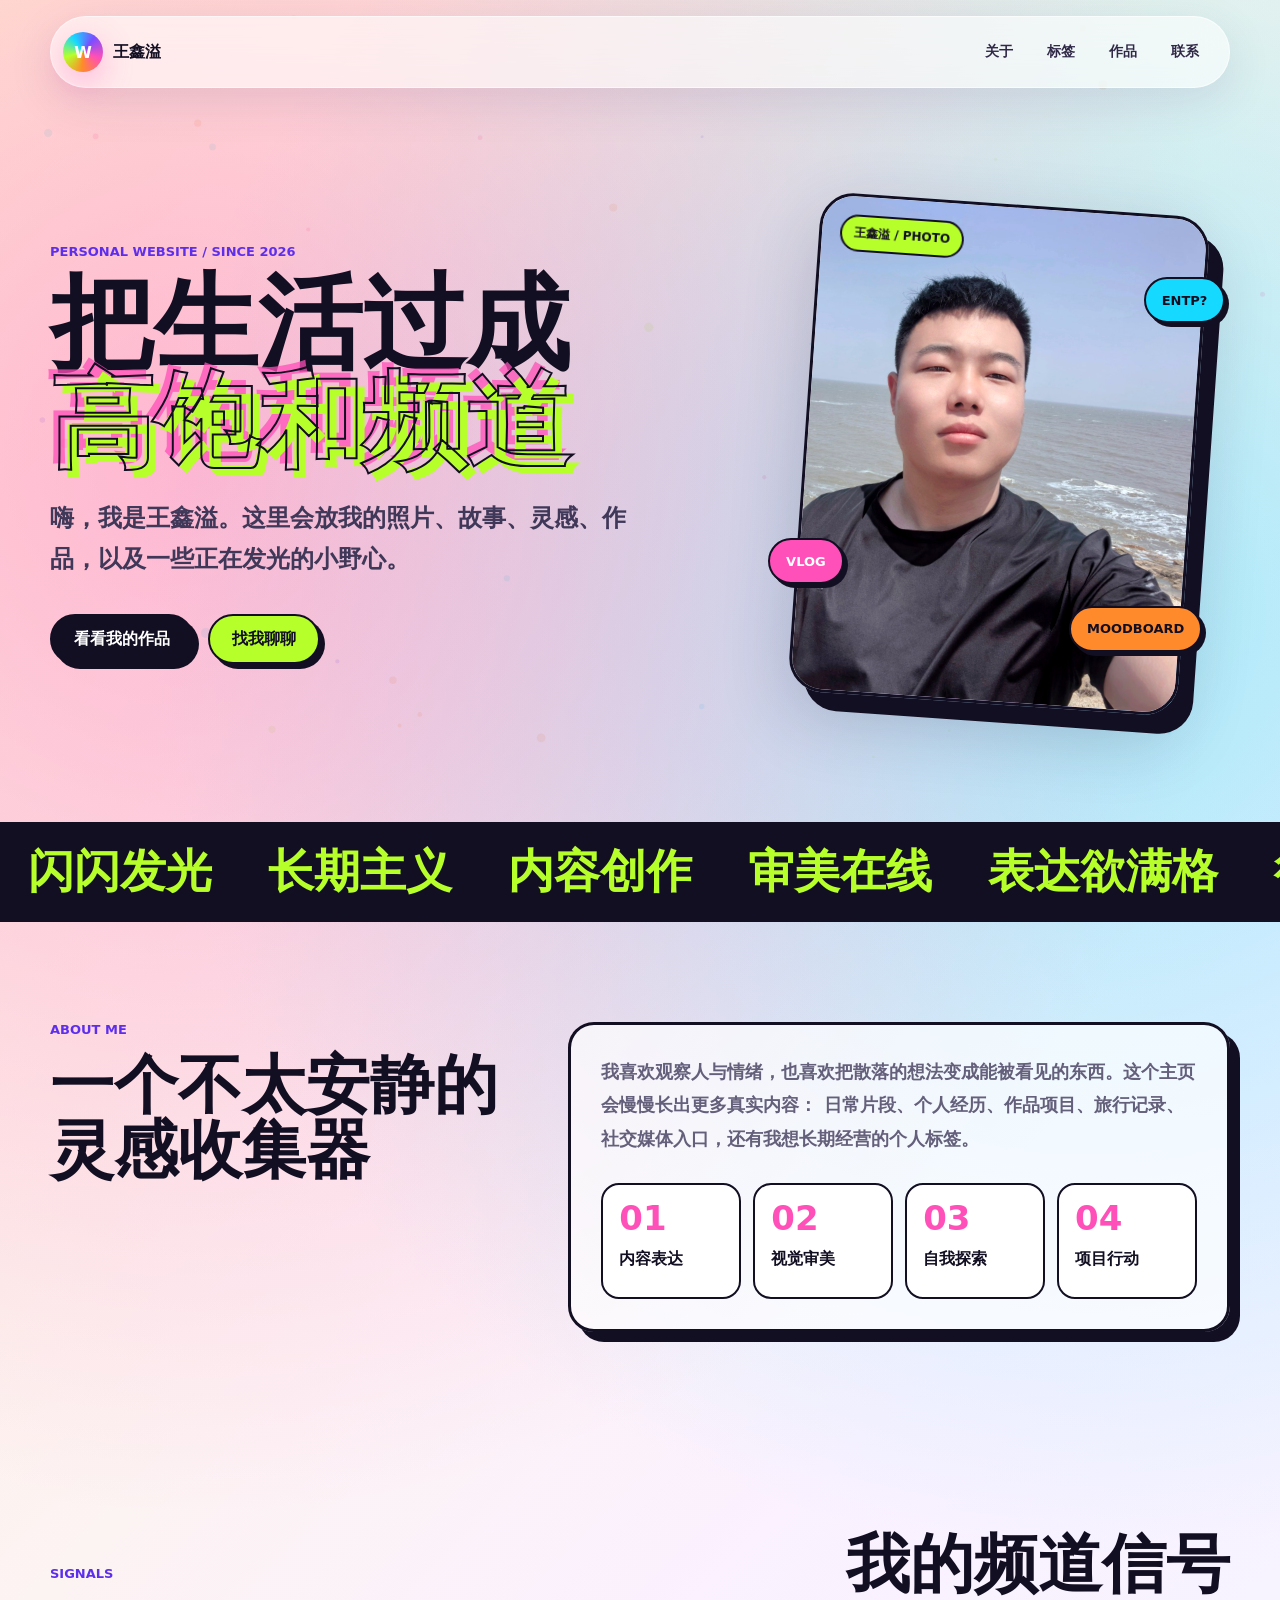
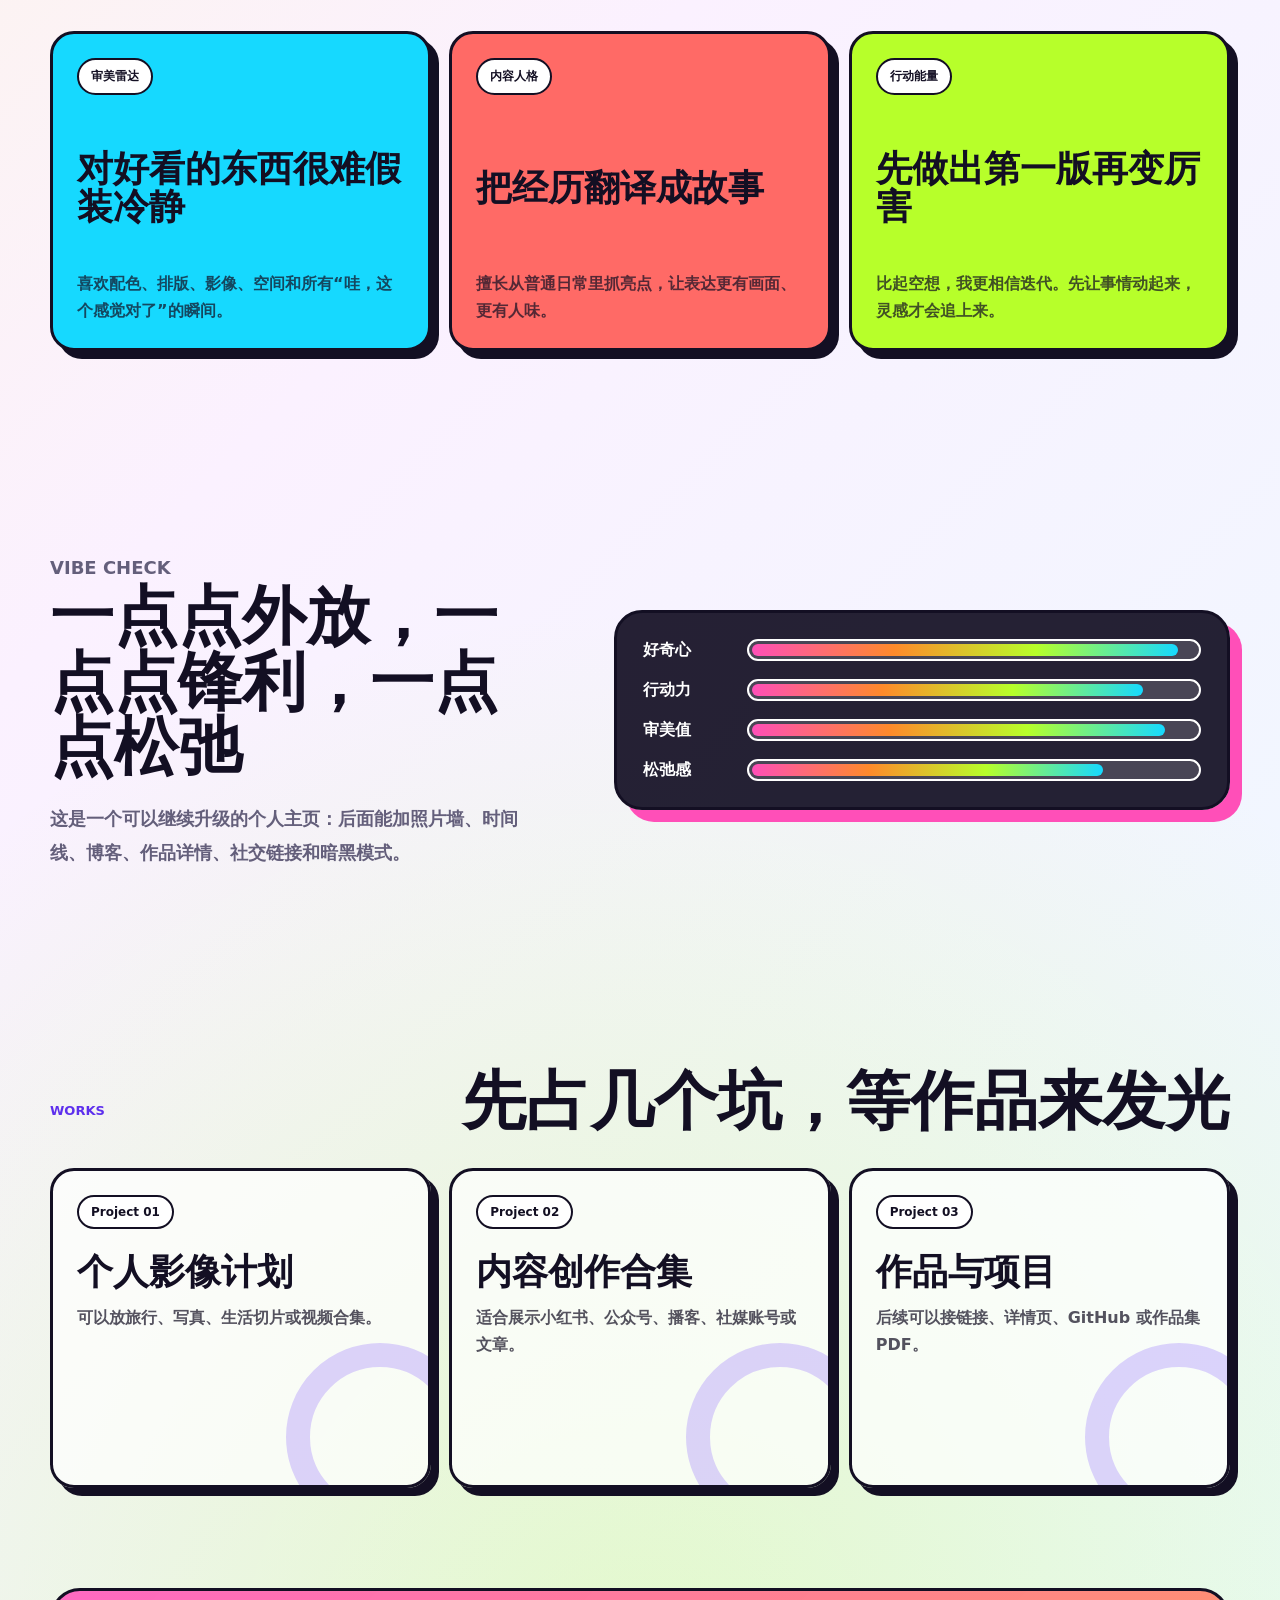
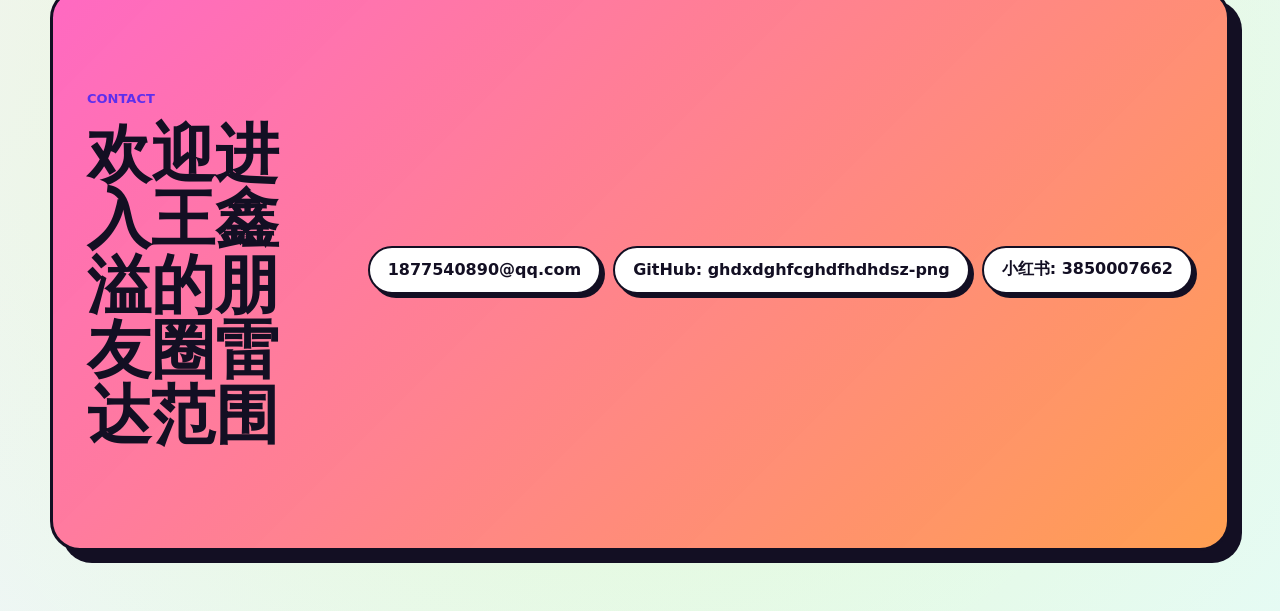
==== index.html @ 33049e5e "Initial personal site" ====
<!doctype html>
<html lang="zh-CN">
  <head>
    <meta charset="UTF-8" />
    <meta name="viewport" content="width=device-width, initial-scale=1.0" />
    <title>王鑫溢 | 个人主页</title>
    <meta
      name="description"
      content="王鑫溢的个人主页，展示个人介绍、方向、作品和联系方式。"
    />
    <link rel="stylesheet" href="./styles.css" />
  </head>
  <body>
    <canvas class="noise-field" id="noise-field" aria-hidden="true"></canvas>
    <div class="page-shell">
      <header class="site-header">
        <a class="brand-mark" href="#top" aria-label="回到顶部">
          <span>W</span>
          <span>王鑫溢</span>
        </a>
        <nav class="site-nav" aria-label="主要导航">
          <a href="#about">关于</a>
          <a href="#signal">标签</a>
          <a href="#works">作品</a>
          <a href="#contact">联系</a>
        </nav>
      </header>

      <main id="top">
        <section class="hero-section" aria-labelledby="hero-title">
          <div class="hero-copy">
            <p class="eyebrow">Personal Website / Since 2026</p>
            <h1 id="hero-title">
              把生活过成
              <span>高饱和频道</span>
            </h1>
            <p class="hero-lead">
              嗨，我是王鑫溢。这里会放我的照片、故事、灵感、作品，以及一些正在发光的小野心。
            </p>
            <div class="hero-actions">
              <a class="primary-action" href="#works">看看我的作品</a>
              <a class="ghost-action" href="#contact">找我聊聊</a>
            </div>
          </div>

          <div class="hero-visual" aria-label="照片展示区域">
            <div class="photo-frame">
              <img src="./assets/wang-xinyi-photo.jpg" alt="王鑫溢在海边的个人照片" />
              <div class="photo-glow"></div>
            </div>
            <div class="orbit orbit-one">ENTP?</div>
            <div class="orbit orbit-two">VLOG</div>
            <div class="orbit orbit-three">MOODBOARD</div>
          </div>
        </section>

        <section class="ticker" aria-label="滚动关键词">
          <div class="ticker-track">
            <span>闪闪发光</span>
            <span>长期主义</span>
            <span>内容创作</span>
            <span>审美在线</span>
            <span>表达欲满格</span>
            <span>行动派</span>
            <span>闪闪发光</span>
            <span>长期主义</span>
            <span>内容创作</span>
            <span>审美在线</span>
            <span>表达欲满格</span>
            <span>行动派</span>
          </div>
        </section>

        <section class="section-grid about-section" id="about" aria-labelledby="about-title">
          <div>
            <p class="section-kicker">ABOUT ME</p>
            <h2 id="about-title">一个不太安静的灵感收集器</h2>
          </div>
          <div class="about-panel">
            <p>
              我喜欢观察人与情绪，也喜欢把散落的想法变成能被看见的东西。这个主页会慢慢长出更多真实内容：
              日常片段、个人经历、作品项目、旅行记录、社交媒体入口，还有我想长期经营的个人标签。
            </p>
            <div class="fact-grid">
              <div>
                <strong>01</strong>
                <span>内容表达</span>
              </div>
              <div>
                <strong>02</strong>
                <span>视觉审美</span>
              </div>
              <div>
                <strong>03</strong>
                <span>自我探索</span>
              </div>
              <div>
                <strong>04</strong>
                <span>项目行动</span>
              </div>
            </div>
          </div>
        </section>

        <section class="signal-section" id="signal" aria-labelledby="signal-title">
          <div class="section-heading">
            <p class="section-kicker">SIGNALS</p>
            <h2 id="signal-title">我的频道信号</h2>
          </div>
          <div class="signal-board">
            <article class="signal-card electric">
              <span>审美雷达</span>
              <h3>对好看的东西很难假装冷静</h3>
              <p>喜欢配色、排版、影像、空间和所有“哇，这个感觉对了”的瞬间。</p>
            </article>
            <article class="signal-card coral">
              <span>内容人格</span>
              <h3>把经历翻译成故事</h3>
              <p>擅长从普通日常里抓亮点，让表达更有画面、更有人味。</p>
            </article>
            <article class="signal-card lime">
              <span>行动能量</span>
              <h3>先做出第一版再变厉害</h3>
              <p>比起空想，我更相信迭代。先让事情动起来，灵感才会追上来。</p>
            </article>
          </div>
        </section>

        <section class="vibe-section" aria-labelledby="vibe-title">
          <div class="vibe-copy">
            <p class="section-kicker">VIBE CHECK</p>
            <h2 id="vibe-title">一点点外放，一点点锋利，一点点松弛</h2>
            <p>
              这是一个可以继续升级的个人主页：后面能加照片墙、时间线、博客、作品详情、社交链接和暗黑模式。
            </p>
          </div>
          <div class="meter-stack" aria-label="个人特质指数">
            <div class="meter-row">
              <span>好奇心</span>
              <div><i style="width: 96%"></i></div>
            </div>
            <div class="meter-row">
              <span>行动力</span>
              <div><i style="width: 88%"></i></div>
            </div>
            <div class="meter-row">
              <span>审美值</span>
              <div><i style="width: 93%"></i></div>
            </div>
            <div class="meter-row">
              <span>松弛感</span>
              <div><i style="width: 79%"></i></div>
            </div>
          </div>
        </section>

        <section class="works-section" id="works" aria-labelledby="works-title">
          <div class="section-heading">
            <p class="section-kicker">WORKS</p>
            <h2 id="works-title">先占几个坑，等作品来发光</h2>
          </div>
          <div class="work-grid">
            <article class="work-card">
              <span>Project 01</span>
              <h3>个人影像计划</h3>
              <p>可以放旅行、写真、生活切片或视频合集。</p>
            </article>
            <article class="work-card">
              <span>Project 02</span>
              <h3>内容创作合集</h3>
              <p>适合展示小红书、公众号、播客、社媒账号或文章。</p>
            </article>
            <article class="work-card">
              <span>Project 03</span>
              <h3>作品与项目</h3>
              <p>后续可以接链接、详情页、GitHub 或作品集 PDF。</p>
            </article>
          </div>
        </section>

        <section class="contact-section" id="contact" aria-labelledby="contact-title">
          <div>
            <p class="section-kicker">CONTACT</p>
            <h2 id="contact-title">欢迎进入王鑫溢的朋友圈雷达范围</h2>
          </div>
          <div class="contact-links">
            <a href="mailto:1877540890@qq.com">1877540890@qq.com</a>
            <a href="https://github.com/ghdxdghfcghdfhdhdsz-png" target="_blank" rel="noreferrer">
              GitHub: ghdxdghfcghdfhdhdsz-png
            </a>
            <a
              href="https://www.xiaohongshu.com/search_result?keyword=3850007662"
              target="_blank"
              rel="noreferrer"
            >
              小红书: 3850007662
            </a>
          </div>
        </section>
      </main>
    </div>

    <script src="./script.js"></script>
  </body>
</html>
---- styles.css ----
:root {
  --ink: #130f23;
  --muted: #645f7b;
  --paper: #fffaf0;
  --pink: #ff4fb8;
  --orange: #ff8a2b;
  --cyan: #16d9ff;
  --lime: #b7ff2a;
  --violet: #7b4dff;
  --line: rgba(19, 15, 35, 0.14);
  --shadow: 0 24px 70px rgba(35, 23, 61, 0.2);
}

* {
  box-sizing: border-box;
}

html {
  scroll-behavior: smooth;
}

body {
  min-width: 320px;
  margin: 0;
  color: var(--ink);
  font-family: "Inter", "Noto Sans SC", system-ui, sans-serif;
  background:
    radial-gradient(circle at 15% 12%, rgba(255, 79, 184, 0.38), transparent 30%),
    radial-gradient(circle at 85% 16%, rgba(22, 217, 255, 0.36), transparent 28%),
    radial-gradient(circle at 50% 86%, rgba(183, 255, 42, 0.24), transparent 32%),
    linear-gradient(135deg, #fff8d6 0%, #fbf1ff 45%, #e8fbff 100%);
  overflow-x: hidden;
}

a {
  color: inherit;
  text-decoration: none;
}

.noise-field {
  position: fixed;
  inset: 0;
  width: 100vw;
  height: 100vh;
  pointer-events: none;
  mix-blend-mode: multiply;
  opacity: 0.35;
  z-index: 0;
}

.page-shell {
  position: relative;
  z-index: 1;
  width: min(1180px, calc(100% - 32px));
  margin: 0 auto;
}

.site-header {
  position: sticky;
  top: 16px;
  z-index: 10;
  display: flex;
  align-items: center;
  justify-content: space-between;
  gap: 18px;
  margin: 16px 0 34px;
  padding: 12px;
  border: 1px solid rgba(255, 255, 255, 0.58);
  border-radius: 999px;
  background: rgba(255, 255, 255, 0.58);
  box-shadow: 0 14px 46px rgba(68, 49, 120, 0.12);
  backdrop-filter: blur(18px);
}

.brand-mark {
  display: inline-flex;
  align-items: center;
  gap: 10px;
  min-width: 0;
  padding-right: 12px;
  font-weight: 900;
}

.brand-mark span:first-child {
  display: grid;
  width: 40px;
  height: 40px;
  place-items: center;
  border-radius: 50%;
  color: #fff;
  background: conic-gradient(from 110deg, var(--pink), var(--orange), var(--lime), var(--cyan), var(--violet), var(--pink));
  box-shadow: 0 10px 30px rgba(255, 79, 184, 0.35);
}

.brand-mark span:last-child {
  overflow: hidden;
  max-width: 150px;
  white-space: nowrap;
  text-overflow: ellipsis;
}

.site-nav {
  display: flex;
  gap: 6px;
  padding: 4px;
}

.site-nav a {
  padding: 10px 14px;
  border-radius: 999px;
  color: #302847;
  font-size: 14px;
  font-weight: 800;
}

.site-nav a:hover {
  background: rgba(255, 255, 255, 0.8);
}

.hero-section {
  display: grid;
  grid-template-columns: minmax(0, 1.08fr) minmax(300px, 0.74fr);
  align-items: center;
  min-height: clamp(520px, calc(100vh - 180px), 700px);
  gap: 44px;
  padding: 8px 0 44px;
}

.eyebrow,
.section-kicker {
  margin: 0 0 16px;
  color: #5d2fed;
  font-size: 13px;
  font-weight: 900;
  letter-spacing: 0;
  text-transform: uppercase;
}

.hero-copy h1 {
  max-width: 760px;
  margin: 0;
  font-size: clamp(54px, 8.4vw, 104px);
  font-weight: 900;
  line-height: 0.94;
}

.hero-copy h1 span {
  display: block;
  white-space: nowrap;
  color: transparent;
  -webkit-text-stroke: 2px var(--ink);
  text-shadow: 8px 8px 0 var(--lime), -6px -6px 0 rgba(255, 79, 184, 0.75);
}

.hero-lead {
  max-width: 620px;
  margin: 28px 0 0;
  color: #3f3858;
  font-size: clamp(18px, 2.3vw, 24px);
  font-weight: 700;
  line-height: 1.7;
}

.hero-actions {
  display: flex;
  flex-wrap: wrap;
  gap: 14px;
  margin-top: 34px;
}

.primary-action,
.ghost-action {
  display: inline-flex;
  align-items: center;
  justify-content: center;
  min-height: 50px;
  padding: 0 22px;
  border: 2px solid var(--ink);
  border-radius: 999px;
  font-weight: 900;
  box-shadow: 5px 5px 0 var(--ink);
  transition: transform 180ms ease, box-shadow 180ms ease;
}

.primary-action {
  color: #fff;
  background: var(--ink);
}

.ghost-action {
  background: var(--lime);
}

.primary-action:hover,
.ghost-action:hover {
  transform: translate(4px, 4px);
  box-shadow: 1px 1px 0 var(--ink);
}

.hero-visual {
  position: relative;
  display: grid;
  min-height: 520px;
  place-items: center;
}

.photo-frame {
  position: relative;
  width: min(100%, 390px);
  aspect-ratio: 0.78;
  transform: rotate(4deg);
  border: 3px solid var(--ink);
  border-radius: 34px;
  background:
    linear-gradient(135deg, rgba(255, 255, 255, 0.9), rgba(255, 255, 255, 0.52)),
    repeating-linear-gradient(45deg, rgba(255, 79, 184, 0.2) 0 10px, rgba(22, 217, 255, 0.18) 10px 20px);
  box-shadow: 16px 18px 0 var(--ink), var(--shadow);
  overflow: hidden;
}

.photo-frame::before {
  content: "王鑫溢 / PHOTO";
  position: absolute;
  top: 18px;
  left: 18px;
  z-index: 2;
  padding: 8px 12px;
  border: 2px solid var(--ink);
  border-radius: 999px;
  background: var(--lime);
  font-size: 12px;
  font-weight: 900;
}

.photo-frame img {
  position: relative;
  z-index: 1;
  width: 100%;
  height: 100%;
  object-fit: cover;
  filter: saturate(1.12) contrast(1.04);
}

.photo-glow {
  position: absolute;
  inset: auto -20% -16% -20%;
  height: 48%;
  background: radial-gradient(circle, rgba(255, 79, 184, 0.38), transparent 64%);
}

.orbit {
  position: absolute;
  display: grid;
  min-height: 46px;
  place-items: center;
  padding: 0 16px;
  border: 2px solid var(--ink);
  border-radius: 999px;
  font-size: 13px;
  font-weight: 900;
  box-shadow: 4px 4px 0 var(--ink);
  animation: floaty 4.8s ease-in-out infinite;
}

.orbit-one {
  top: 16%;
  right: 1%;
  background: var(--cyan);
}

.orbit-two {
  bottom: 25%;
  left: 0;
  background: var(--pink);
  color: #fff;
  animation-delay: -1.6s;
}

.orbit-three {
  right: 6%;
  bottom: 12%;
  background: var(--orange);
  animation-delay: -2.6s;
}

.ticker {
  width: 100vw;
  margin-left: calc(50% - 50vw);
  border-block: 3px solid var(--ink);
  background: var(--ink);
  color: var(--lime);
  overflow: hidden;
}

.ticker-track {
  display: flex;
  width: max-content;
  animation: marquee 22s linear infinite;
}

.ticker span {
  padding: 16px 28px;
  font-size: clamp(22px, 4vw, 46px);
  font-weight: 900;
  white-space: nowrap;
}

section {
  scroll-margin-top: 110px;
}

.section-grid,
.signal-section,
.vibe-section,
.works-section,
.contact-section {
  padding: 100px 0;
}

.section-grid {
  display: grid;
  grid-template-columns: minmax(260px, 0.72fr) minmax(0, 1fr);
  gap: 42px;
  align-items: start;
}

h2 {
  margin: 0;
  font-size: clamp(36px, 5vw, 70px);
  font-weight: 900;
  line-height: 1.02;
}

.about-panel {
  padding: 30px;
  border: 3px solid var(--ink);
  border-radius: 26px;
  background: rgba(255, 255, 255, 0.68);
  box-shadow: 10px 10px 0 var(--ink);
}

.about-panel p,
.vibe-copy p {
  margin: 0;
  color: var(--muted);
  font-size: 18px;
  font-weight: 700;
  line-height: 1.85;
}

.fact-grid {
  display: grid;
  grid-template-columns: repeat(4, minmax(0, 1fr));
  gap: 12px;
  margin-top: 28px;
}

.fact-grid div {
  min-height: 116px;
  padding: 16px;
  border: 2px solid var(--ink);
  border-radius: 18px;
  background: #fff;
}

.fact-grid strong,
.fact-grid span {
  display: block;
}

.fact-grid strong {
  color: var(--pink);
  font-size: 34px;
  line-height: 1;
}

.fact-grid span {
  margin-top: 14px;
  font-weight: 900;
}

.section-heading {
  display: flex;
  align-items: end;
  justify-content: space-between;
  gap: 24px;
  margin-bottom: 34px;
}

.signal-board,
.work-grid {
  display: grid;
  grid-template-columns: repeat(3, minmax(0, 1fr));
  gap: 18px;
}

.signal-card,
.work-card {
  min-height: 320px;
  padding: 24px;
  border: 3px solid var(--ink);
  border-radius: 24px;
  box-shadow: 8px 8px 0 var(--ink);
}

.signal-card {
  display: flex;
  flex-direction: column;
  justify-content: space-between;
}

.signal-card span,
.work-card span {
  display: inline-flex;
  width: max-content;
  max-width: 100%;
  padding: 8px 12px;
  border: 2px solid var(--ink);
  border-radius: 999px;
  background: #fff;
  font-size: 12px;
  font-weight: 900;
}

.signal-card h3,
.work-card h3 {
  margin: 24px 0 12px;
  font-size: clamp(25px, 3vw, 36px);
  line-height: 1.08;
}

.signal-card p,
.work-card p {
  margin: 0;
  color: rgba(19, 15, 35, 0.72);
  font-size: 16px;
  font-weight: 700;
  line-height: 1.7;
}

.electric {
  background: var(--cyan);
}

.coral {
  background: #ff6a66;
}

.lime {
  background: var(--lime);
}

.vibe-section {
  display: grid;
  grid-template-columns: minmax(0, 0.85fr) minmax(320px, 1fr);
  gap: 40px;
  align-items: center;
}

.vibe-copy {
  padding-right: 20px;
}

.vibe-copy p:last-child {
  margin-top: 22px;
}

.meter-stack {
  display: grid;
  gap: 18px;
  padding: 26px;
  border: 3px solid var(--ink);
  border-radius: 28px;
  background: rgba(19, 15, 35, 0.92);
  box-shadow: 12px 12px 0 var(--pink);
}

.meter-row {
  display: grid;
  grid-template-columns: 88px 1fr;
  gap: 16px;
  align-items: center;
  color: #fff;
  font-weight: 900;
}

.meter-row div {
  height: 22px;
  padding: 3px;
  border: 2px solid #fff;
  border-radius: 999px;
  background: rgba(255, 255, 255, 0.16);
}

.meter-row i {
  display: block;
  height: 100%;
  border-radius: inherit;
  background: linear-gradient(90deg, var(--pink), var(--orange), var(--lime), var(--cyan));
  animation: pulseWidth 2.8s ease-in-out infinite;
}

.work-card {
  position: relative;
  background: rgba(255, 255, 255, 0.7);
  overflow: hidden;
}

.work-card::after {
  content: "";
  position: absolute;
  right: -46px;
  bottom: -46px;
  width: 140px;
  height: 140px;
  border: 24px solid rgba(123, 77, 255, 0.24);
  border-radius: 50%;
}

.contact-section {
  display: grid;
  grid-template-columns: minmax(0, 1fr) auto;
  gap: 34px;
  align-items: center;
  margin-bottom: 60px;
  padding-inline: 34px;
  border: 3px solid var(--ink);
  border-radius: 30px;
  background:
    linear-gradient(135deg, rgba(255, 79, 184, 0.85), rgba(255, 138, 43, 0.82)),
    #fff;
  box-shadow: 12px 12px 0 var(--ink);
}

.contact-links {
  display: flex;
  flex-wrap: wrap;
  justify-content: flex-end;
  gap: 12px;
}

.contact-links a {
  display: inline-flex;
  min-height: 48px;
  align-items: center;
  justify-content: center;
  padding: 0 18px;
  border: 2px solid var(--ink);
  border-radius: 999px;
  background: #fff;
  font-weight: 900;
  box-shadow: 4px 4px 0 var(--ink);
  overflow-wrap: anywhere;
  text-align: center;
}

@keyframes floaty {
  0%,
  100% {
    transform: translateY(0) rotate(-4deg);
  }
  50% {
    transform: translateY(-18px) rotate(5deg);
  }
}

@keyframes marquee {
  from {
    transform: translateX(0);
  }
  to {
    transform: translateX(-50%);
  }
}

@keyframes pulseWidth {
  0%,
  100% {
    filter: saturate(1);
  }
  50% {
    filter: saturate(1.4) brightness(1.08);
  }
}

@media (max-width: 900px) {
  .site-header {
    align-items: stretch;
    border-radius: 28px;
  }

  .site-nav {
    flex: 1;
    justify-content: flex-end;
  }

  .hero-section,
  .section-grid,
  .vibe-section,
  .contact-section {
    grid-template-columns: 1fr;
  }

  .hero-section {
    min-height: auto;
    padding-top: 32px;
  }

  .hero-visual {
    min-height: 520px;
  }

  .photo-frame {
    width: min(86vw, 390px);
  }

  .signal-board,
  .work-grid {
    grid-template-columns: 1fr;
  }

  .fact-grid {
    grid-template-columns: repeat(2, minmax(0, 1fr));
  }

  .contact-links {
    justify-content: flex-start;
  }
}

@media (max-width: 640px) {
  .page-shell {
    width: min(100% - 22px, 1180px);
  }

  .site-header {
    position: relative;
    top: 0;
    flex-direction: column;
    gap: 10px;
  }

  .brand-mark {
    width: 100%;
  }

  .site-nav {
    display: grid;
    width: 100%;
    grid-template-columns: repeat(4, 1fr);
    gap: 4px;
  }

  .site-nav a {
    padding: 10px 6px;
    text-align: center;
  }

  .hero-copy h1 {
    font-size: clamp(49px, 17vw, 76px);
  }

  .hero-copy h1 span {
    -webkit-text-stroke: 1.5px var(--ink);
    text-shadow: 4px 4px 0 var(--lime), -3px -3px 0 rgba(255, 79, 184, 0.75);
  }

  .hero-actions {
    display: grid;
    grid-template-columns: 1fr;
  }

  .hero-visual {
    min-height: 430px;
  }

  .photo-frame {
    width: min(82vw, 340px);
    border-radius: 26px;
    box-shadow: 9px 10px 0 var(--ink), var(--shadow);
  }

  .orbit-one {
    top: 4%;
    right: 0;
  }

  .orbit-two {
    bottom: 18%;
  }

  .orbit-three {
    right: 0;
    bottom: 5%;
  }

  .section-grid,
  .signal-section,
  .vibe-section,
  .works-section,
  .contact-section {
    padding: 72px 0;
  }

  .about-panel,
  .meter-stack {
    padding: 20px;
  }

  .fact-grid {
    grid-template-columns: 1fr;
  }

  .section-heading {
    display: block;
  }

  .signal-card,
  .work-card {
    min-height: 260px;
  }

  .meter-row {
    grid-template-columns: 72px 1fr;
    gap: 10px;
    font-size: 14px;
  }

  .contact-section {
    padding-inline: 20px;
    margin-bottom: 30px;
  }
}

@media (prefers-reduced-motion: reduce) {
  *,
  *::before,
  *::after {
    scroll-behavior: auto !important;
    animation-duration: 1ms !important;
    animation-iteration-count: 1 !important;
    transition-duration: 1ms !important;
  }
}
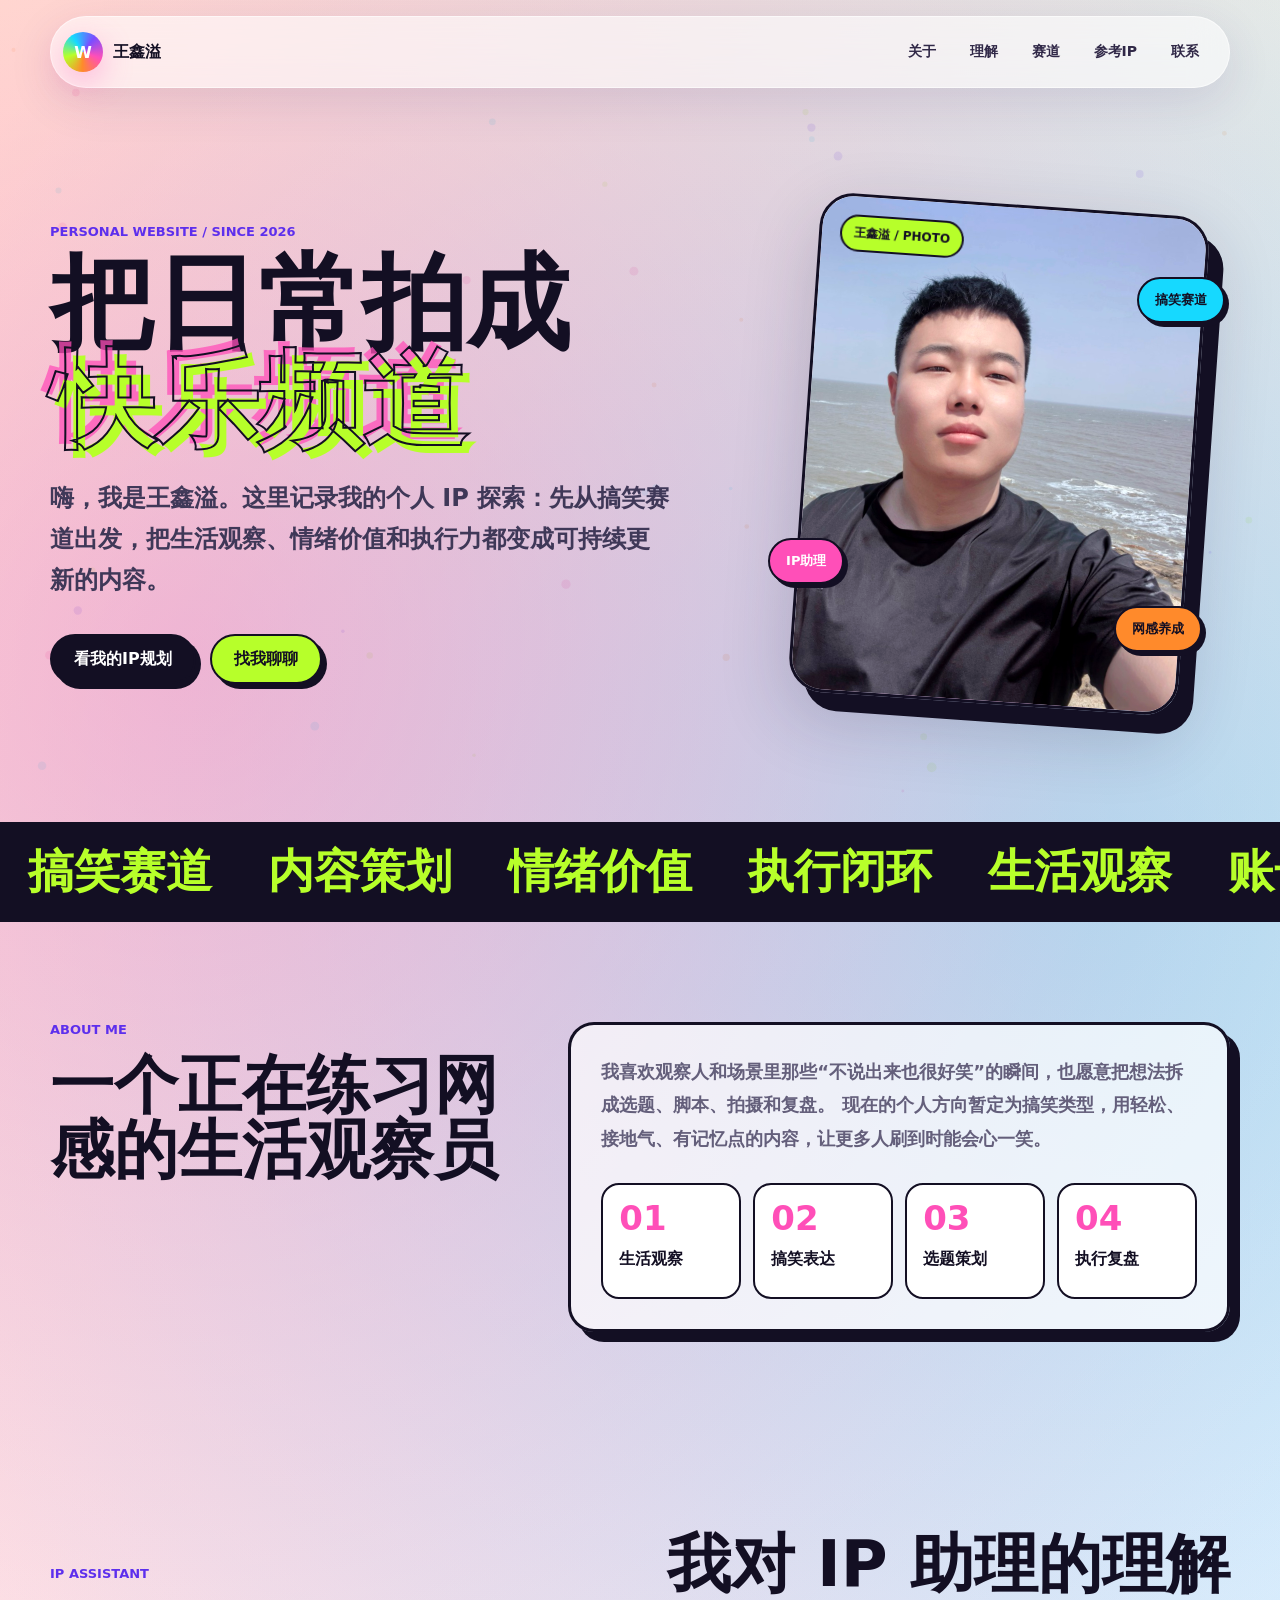
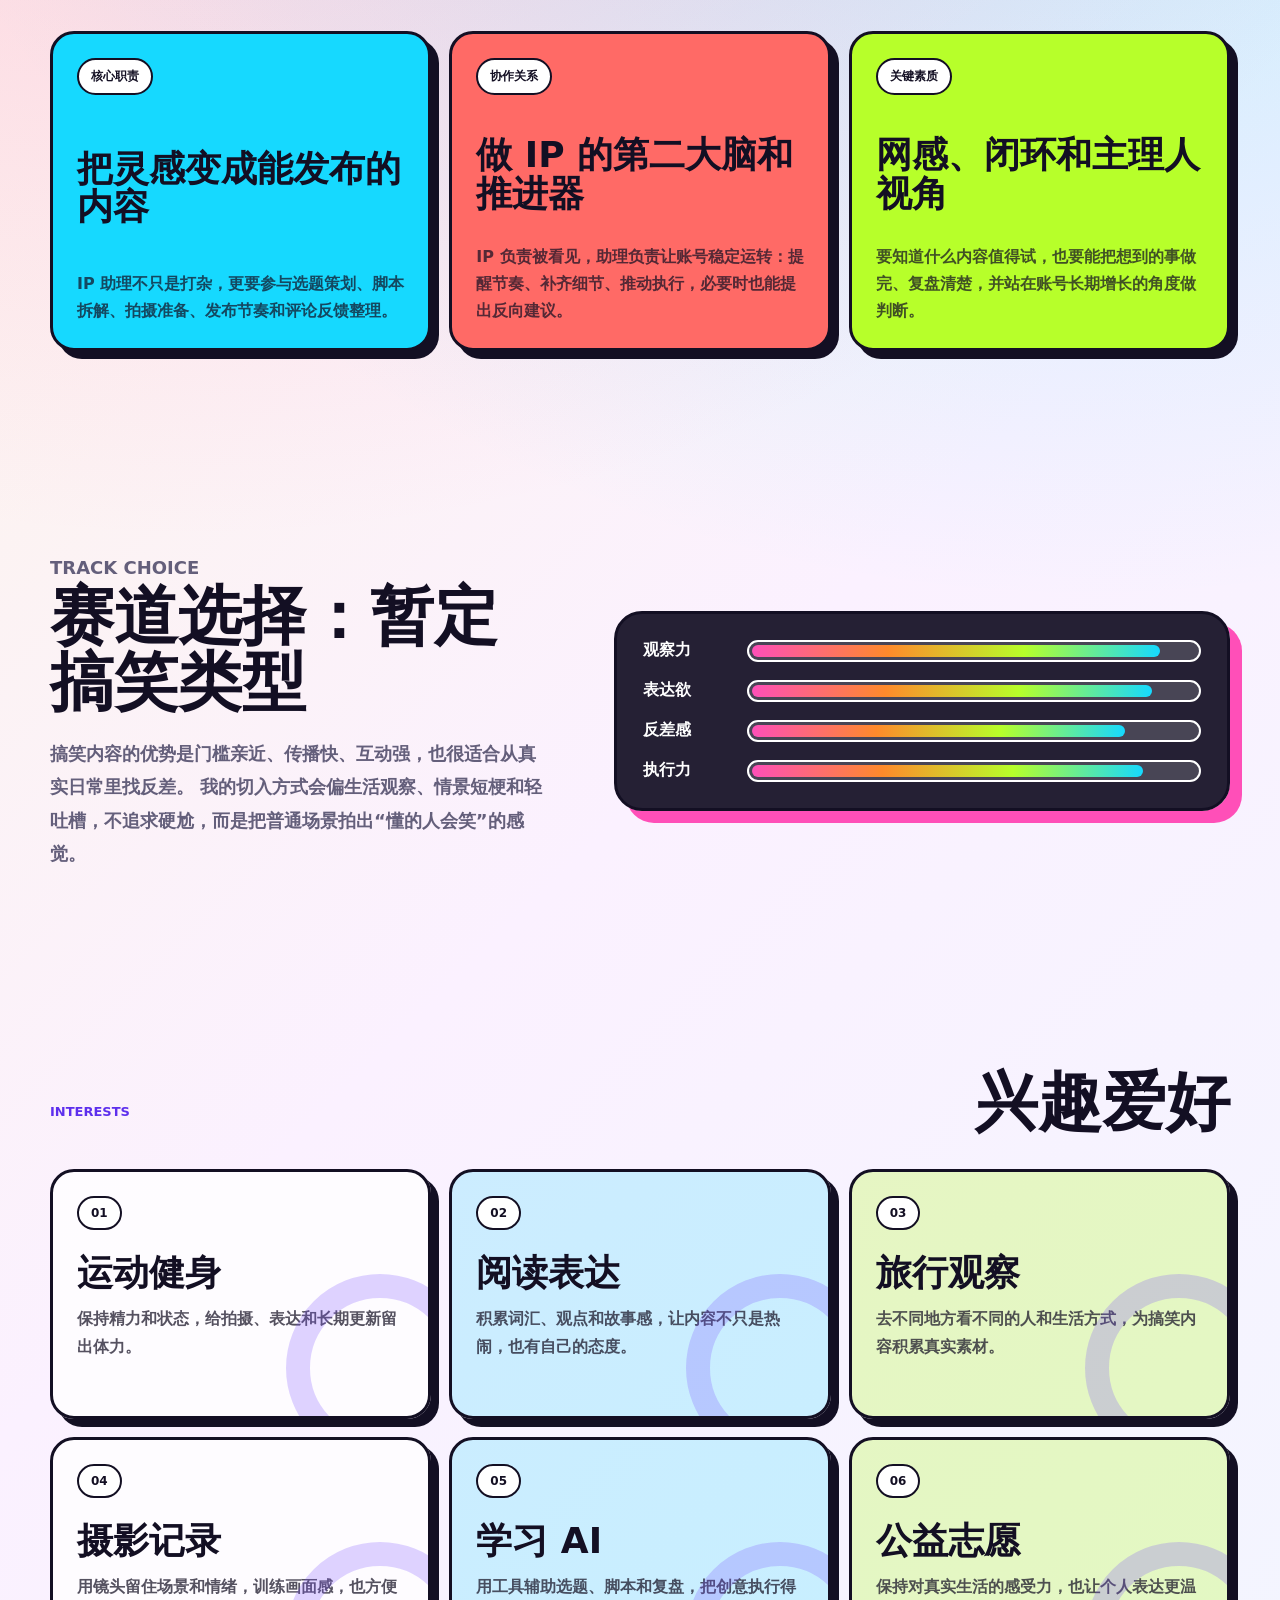
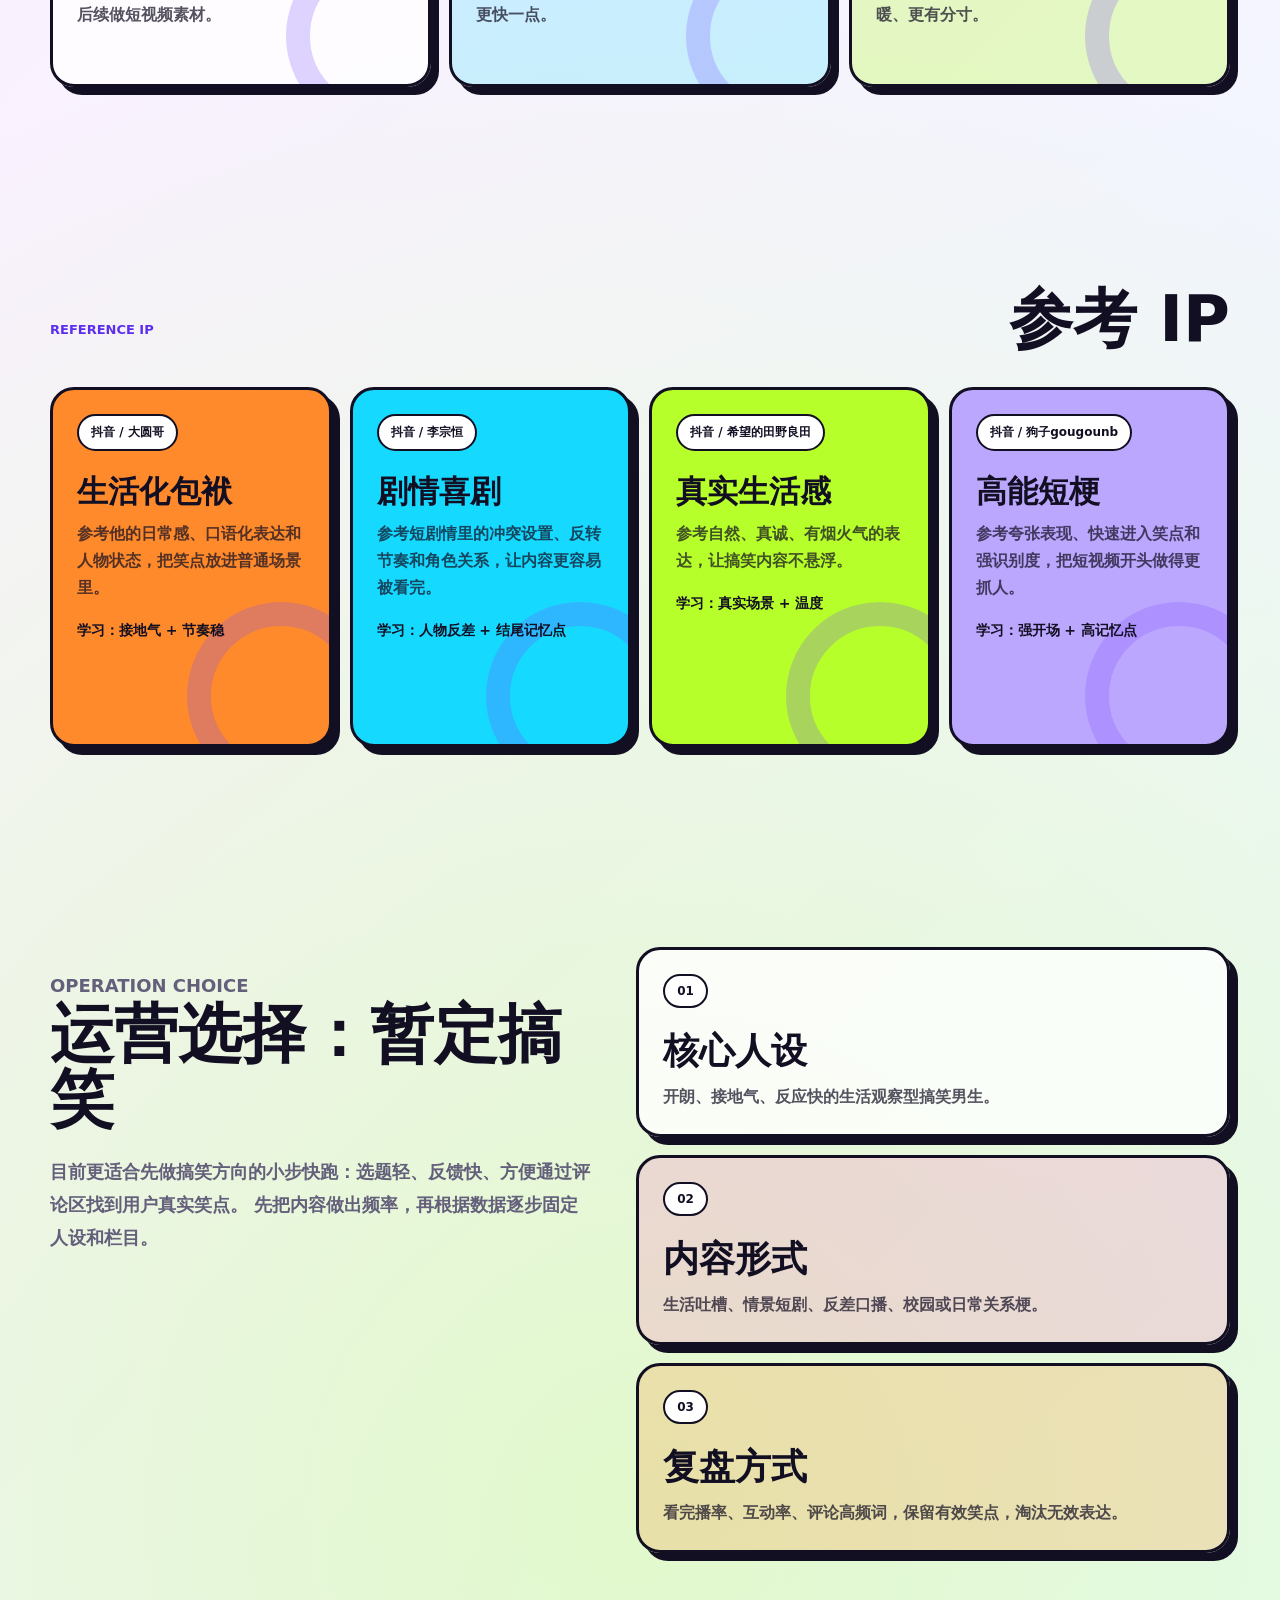
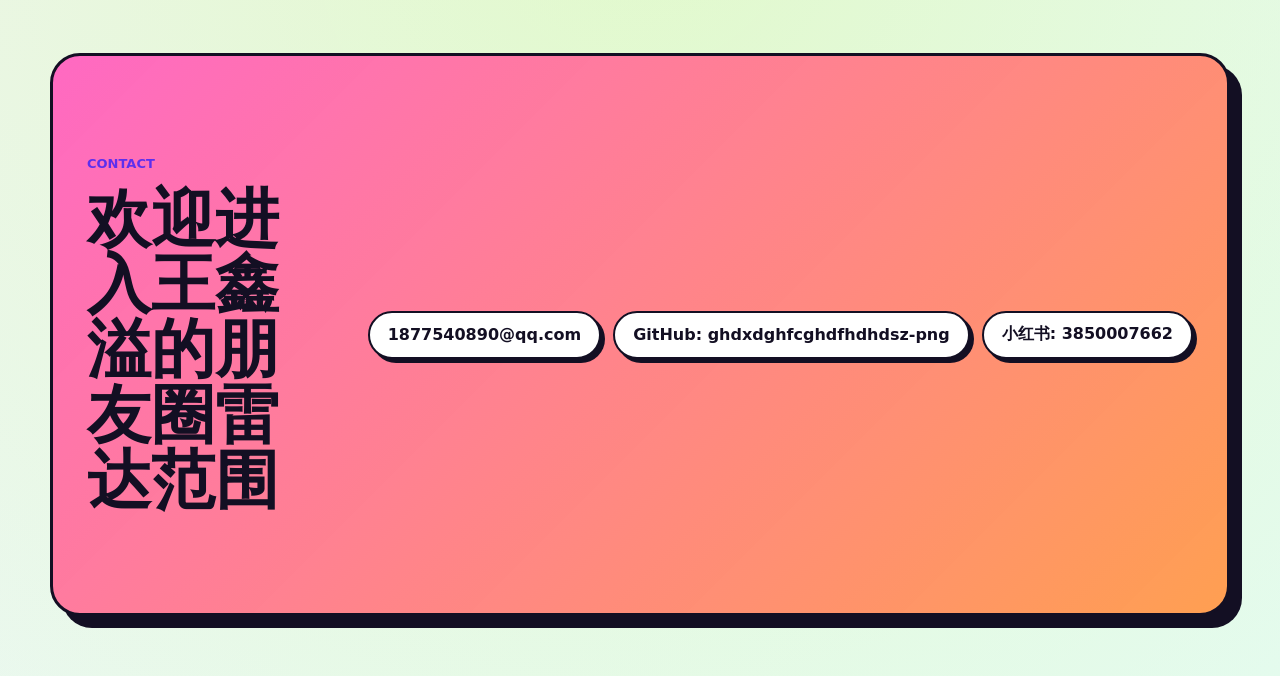
==== commit 87999c19: "Update personal IP positioning content" ====
--- a/index.html
+++ b/index.html
@@ -6,7 +6,7 @@
     <title>王鑫溢 | 个人主页</title>
     <meta
       name="description"
-      content="王鑫溢的个人主页，展示个人介绍、方向、作品和联系方式。"
+      content="王鑫溢的个人主页，展示个人介绍、IP助理理解、搞笑赛道方向、参考IP和联系方式。"
     />
     <link rel="stylesheet" href="./styles.css" />
   </head>
@@ -20,8 +20,9 @@
         </a>
         <nav class="site-nav" aria-label="主要导航">
           <a href="#about">关于</a>
-          <a href="#signal">标签</a>
-          <a href="#works">作品</a>
+          <a href="#assistant">理解</a>
+          <a href="#track">赛道</a>
+          <a href="#reference">参考IP</a>
           <a href="#contact">联系</a>
         </nav>
       </header>
@@ -31,14 +32,14 @@
           <div class="hero-copy">
             <p class="eyebrow">Personal Website / Since 2026</p>
             <h1 id="hero-title">
-              把生活过成
-              <span>高饱和频道</span>
+              把日常拍成
+              <span>快乐频道</span>
             </h1>
             <p class="hero-lead">
-              嗨，我是王鑫溢。这里会放我的照片、故事、灵感、作品，以及一些正在发光的小野心。
+              嗨，我是王鑫溢。这里记录我的个人 IP 探索：先从搞笑赛道出发，把生活观察、情绪价值和执行力都变成可持续更新的内容。
             </p>
             <div class="hero-actions">
-              <a class="primary-action" href="#works">看看我的作品</a>
+              <a class="primary-action" href="#assistant">看我的IP规划</a>
               <a class="ghost-action" href="#contact">找我聊聊</a>
             </div>
           </div>
@@ -48,132 +49,209 @@
               <img src="./assets/wang-xinyi-photo.jpg" alt="王鑫溢在海边的个人照片" />
               <div class="photo-glow"></div>
             </div>
-            <div class="orbit orbit-one">ENTP?</div>
-            <div class="orbit orbit-two">VLOG</div>
-            <div class="orbit orbit-three">MOODBOARD</div>
+            <div class="orbit orbit-one">搞笑赛道</div>
+            <div class="orbit orbit-two">IP助理</div>
+            <div class="orbit orbit-three">网感养成</div>
           </div>
         </section>
 
         <section class="ticker" aria-label="滚动关键词">
           <div class="ticker-track">
-            <span>闪闪发光</span>
-            <span>长期主义</span>
-            <span>内容创作</span>
-            <span>审美在线</span>
-            <span>表达欲满格</span>
-            <span>行动派</span>
-            <span>闪闪发光</span>
-            <span>长期主义</span>
-            <span>内容创作</span>
-            <span>审美在线</span>
-            <span>表达欲满格</span>
-            <span>行动派</span>
+            <span>搞笑赛道</span>
+            <span>内容策划</span>
+            <span>情绪价值</span>
+            <span>执行闭环</span>
+            <span>生活观察</span>
+            <span>账号运营</span>
+            <span>搞笑赛道</span>
+            <span>内容策划</span>
+            <span>情绪价值</span>
+            <span>执行闭环</span>
+            <span>生活观察</span>
+            <span>账号运营</span>
           </div>
         </section>
 
         <section class="section-grid about-section" id="about" aria-labelledby="about-title">
           <div>
             <p class="section-kicker">ABOUT ME</p>
-            <h2 id="about-title">一个不太安静的灵感收集器</h2>
+            <h2 id="about-title">一个正在练习网感的生活观察员</h2>
           </div>
           <div class="about-panel">
             <p>
-              我喜欢观察人与情绪，也喜欢把散落的想法变成能被看见的东西。这个主页会慢慢长出更多真实内容：
-              日常片段、个人经历、作品项目、旅行记录、社交媒体入口，还有我想长期经营的个人标签。
+              我喜欢观察人和场景里那些“不说出来也很好笑”的瞬间，也愿意把想法拆成选题、脚本、拍摄和复盘。
+              现在的个人方向暂定为搞笑类型，用轻松、接地气、有记忆点的内容，让更多人刷到时能会心一笑。
             </p>
             <div class="fact-grid">
               <div>
                 <strong>01</strong>
-                <span>内容表达</span>
+                <span>生活观察</span>
               </div>
               <div>
                 <strong>02</strong>
-                <span>视觉审美</span>
+                <span>搞笑表达</span>
               </div>
               <div>
                 <strong>03</strong>
-                <span>自我探索</span>
+                <span>选题策划</span>
               </div>
               <div>
                 <strong>04</strong>
-                <span>项目行动</span>
-              </div>
-            </div>
-          </div>
-        </section>
-
-        <section class="signal-section" id="signal" aria-labelledby="signal-title">
+                <span>执行复盘</span>
+              </div>
+            </div>
+          </div>
+        </section>
+
+        <section class="signal-section" id="assistant" aria-labelledby="assistant-title">
           <div class="section-heading">
-            <p class="section-kicker">SIGNALS</p>
-            <h2 id="signal-title">我的频道信号</h2>
+            <p class="section-kicker">IP ASSISTANT</p>
+            <h2 id="assistant-title">我对 IP 助理的理解</h2>
           </div>
           <div class="signal-board">
             <article class="signal-card electric">
-              <span>审美雷达</span>
-              <h3>对好看的东西很难假装冷静</h3>
-              <p>喜欢配色、排版、影像、空间和所有“哇，这个感觉对了”的瞬间。</p>
+              <span>核心职责</span>
+              <h3>把灵感变成能发布的内容</h3>
+              <p>IP 助理不只是打杂，更要参与选题策划、脚本拆解、拍摄准备、发布节奏和评论反馈整理。</p>
             </article>
             <article class="signal-card coral">
-              <span>内容人格</span>
-              <h3>把经历翻译成故事</h3>
-              <p>擅长从普通日常里抓亮点，让表达更有画面、更有人味。</p>
+              <span>协作关系</span>
+              <h3>做 IP 的第二大脑和推进器</h3>
+              <p>IP 负责被看见，助理负责让账号稳定运转：提醒节奏、补齐细节、推动执行，必要时也能提出反向建议。</p>
             </article>
             <article class="signal-card lime">
-              <span>行动能量</span>
-              <h3>先做出第一版再变厉害</h3>
-              <p>比起空想，我更相信迭代。先让事情动起来，灵感才会追上来。</p>
-            </article>
-          </div>
-        </section>
-
-        <section class="vibe-section" aria-labelledby="vibe-title">
+              <span>关键素质</span>
+              <h3>网感、闭环和主理人视角</h3>
+              <p>要知道什么内容值得试，也要能把想到的事做完、复盘清楚，并站在账号长期增长的角度做判断。</p>
+            </article>
+          </div>
+        </section>
+
+        <section class="vibe-section" id="track" aria-labelledby="track-title">
           <div class="vibe-copy">
-            <p class="section-kicker">VIBE CHECK</p>
-            <h2 id="vibe-title">一点点外放，一点点锋利，一点点松弛</h2>
+            <p class="section-kicker">TRACK CHOICE</p>
+            <h2 id="track-title">赛道选择：暂定搞笑类型</h2>
             <p>
-              这是一个可以继续升级的个人主页：后面能加照片墙、时间线、博客、作品详情、社交链接和暗黑模式。
-            </p>
-          </div>
-          <div class="meter-stack" aria-label="个人特质指数">
-            <div class="meter-row">
-              <span>好奇心</span>
-              <div><i style="width: 96%"></i></div>
-            </div>
-            <div class="meter-row">
-              <span>行动力</span>
+              搞笑内容的优势是门槛亲近、传播快、互动强，也很适合从真实日常里找反差。
+              我的切入方式会偏生活观察、情景短梗和轻吐槽，不追求硬尬，而是把普通场景拍出“懂的人会笑”的感觉。
+            </p>
+          </div>
+          <div class="meter-stack" aria-label="搞笑赛道适配指数">
+            <div class="meter-row">
+              <span>观察力</span>
+              <div><i style="width: 92%"></i></div>
+            </div>
+            <div class="meter-row">
+              <span>表达欲</span>
+              <div><i style="width: 90%"></i></div>
+            </div>
+            <div class="meter-row">
+              <span>反差感</span>
+              <div><i style="width: 84%"></i></div>
+            </div>
+            <div class="meter-row">
+              <span>执行力</span>
               <div><i style="width: 88%"></i></div>
             </div>
-            <div class="meter-row">
-              <span>审美值</span>
-              <div><i style="width: 93%"></i></div>
-            </div>
-            <div class="meter-row">
-              <span>松弛感</span>
-              <div><i style="width: 79%"></i></div>
-            </div>
-          </div>
-        </section>
-
-        <section class="works-section" id="works" aria-labelledby="works-title">
+          </div>
+        </section>
+
+        <section class="ip-section" id="interests" aria-labelledby="interests-title">
           <div class="section-heading">
-            <p class="section-kicker">WORKS</p>
-            <h2 id="works-title">先占几个坑，等作品来发光</h2>
-          </div>
-          <div class="work-grid">
-            <article class="work-card">
-              <span>Project 01</span>
-              <h3>个人影像计划</h3>
-              <p>可以放旅行、写真、生活切片或视频合集。</p>
-            </article>
-            <article class="work-card">
-              <span>Project 02</span>
-              <h3>内容创作合集</h3>
-              <p>适合展示小红书、公众号、播客、社媒账号或文章。</p>
-            </article>
-            <article class="work-card">
-              <span>Project 03</span>
-              <h3>作品与项目</h3>
-              <p>后续可以接链接、详情页、GitHub 或作品集 PDF。</p>
+            <p class="section-kicker">INTERESTS</p>
+            <h2 id="interests-title">兴趣爱好</h2>
+          </div>
+          <div class="ip-grid interest-grid">
+            <article class="ip-card">
+              <span>01</span>
+              <h3>运动健身</h3>
+              <p>保持精力和状态，给拍摄、表达和长期更新留出体力。</p>
+            </article>
+            <article class="ip-card">
+              <span>02</span>
+              <h3>阅读表达</h3>
+              <p>积累词汇、观点和故事感，让内容不只是热闹，也有自己的态度。</p>
+            </article>
+            <article class="ip-card">
+              <span>03</span>
+              <h3>旅行观察</h3>
+              <p>去不同地方看不同的人和生活方式，为搞笑内容积累真实素材。</p>
+            </article>
+            <article class="ip-card">
+              <span>04</span>
+              <h3>摄影记录</h3>
+              <p>用镜头留住场景和情绪，训练画面感，也方便后续做短视频素材。</p>
+            </article>
+            <article class="ip-card">
+              <span>05</span>
+              <h3>学习 AI</h3>
+              <p>用工具辅助选题、脚本和复盘，把创意执行得更快一点。</p>
+            </article>
+            <article class="ip-card">
+              <span>06</span>
+              <h3>公益志愿</h3>
+              <p>保持对真实生活的感受力，也让个人表达更温暖、更有分寸。</p>
+            </article>
+          </div>
+        </section>
+
+        <section class="reference-section" id="reference" aria-labelledby="reference-title">
+          <div class="section-heading">
+            <p class="section-kicker">REFERENCE IP</p>
+            <h2 id="reference-title">参考 IP</h2>
+          </div>
+          <div class="reference-grid">
+            <article class="reference-card hot">
+              <span>抖音 / 大圆哥</span>
+              <h3>生活化包袱</h3>
+              <p>参考他的日常感、口语化表达和人物状态，把笑点放进普通场景里。</p>
+              <strong>学习：接地气 + 节奏稳</strong>
+            </article>
+            <article class="reference-card blue">
+              <span>抖音 / 李宗恒</span>
+              <h3>剧情喜剧</h3>
+              <p>参考短剧情里的冲突设置、反转节奏和角色关系，让内容更容易被看完。</p>
+              <strong>学习：人物反差 + 结尾记忆点</strong>
+            </article>
+            <article class="reference-card green">
+              <span>抖音 / 希望的田野良田</span>
+              <h3>真实生活感</h3>
+              <p>参考自然、真诚、有烟火气的表达，让搞笑内容不悬浮。</p>
+              <strong>学习：真实场景 + 温度</strong>
+            </article>
+            <article class="reference-card purple">
+              <span>抖音 / 狗子gougounb</span>
+              <h3>高能短梗</h3>
+              <p>参考夸张表现、快速进入笑点和强识别度，把短视频开头做得更抓人。</p>
+              <strong>学习：强开场 + 高记忆点</strong>
+            </article>
+          </div>
+        </section>
+
+        <section class="operation-section" id="operation" aria-labelledby="operation-title">
+          <div class="operation-copy">
+            <p class="section-kicker">OPERATION CHOICE</p>
+            <h2 id="operation-title">运营选择：暂定搞笑</h2>
+            <p>
+              目前更适合先做搞笑方向的小步快跑：选题轻、反馈快、方便通过评论区找到用户真实笑点。
+              先把内容做出频率，再根据数据逐步固定人设和栏目。
+            </p>
+          </div>
+          <div class="choice-stack">
+            <article>
+              <span>01</span>
+              <h3>核心人设</h3>
+              <p>开朗、接地气、反应快的生活观察型搞笑男生。</p>
+            </article>
+            <article>
+              <span>02</span>
+              <h3>内容形式</h3>
+              <p>生活吐槽、情景短剧、反差口播、校园或日常关系梗。</p>
+            </article>
+            <article>
+              <span>03</span>
+              <h3>复盘方式</h3>
+              <p>看完播率、互动率、评论高频词，保留有效笑点，淘汰无效表达。</p>
             </article>
           </div>
         </section>
--- a/styles.css
+++ b/styles.css
@@ -312,7 +312,9 @@
 .section-grid,
 .signal-section,
 .vibe-section,
-.works-section,
+.ip-section,
+.reference-section,
+.operation-section,
 .contact-section {
   padding: 100px 0;
 }
@@ -388,14 +390,25 @@
 }
 
 .signal-board,
-.work-grid {
-  display: grid;
+.ip-grid,
+.reference-grid {
+  display: grid;
+  gap: 18px;
+}
+
+.signal-board,
+.ip-grid {
   grid-template-columns: repeat(3, minmax(0, 1fr));
-  gap: 18px;
+}
+
+.reference-grid {
+  grid-template-columns: repeat(4, minmax(0, 1fr));
 }
 
 .signal-card,
-.work-card {
+.ip-card,
+.reference-card,
+.choice-stack article {
   min-height: 320px;
   padding: 24px;
   border: 3px solid var(--ink);
@@ -410,7 +423,9 @@
 }
 
 .signal-card span,
-.work-card span {
+.ip-card span,
+.reference-card span,
+.choice-stack article span {
   display: inline-flex;
   width: max-content;
   max-width: 100%;
@@ -423,14 +438,19 @@
 }
 
 .signal-card h3,
-.work-card h3 {
+.ip-card h3,
+.reference-card h3,
+.choice-stack article h3 {
   margin: 24px 0 12px;
   font-size: clamp(25px, 3vw, 36px);
   line-height: 1.08;
 }
 
 .signal-card p,
-.work-card p {
+.ip-card p,
+.reference-card p,
+.choice-stack article p,
+.operation-copy p {
   margin: 0;
   color: rgba(19, 15, 35, 0.72);
   font-size: 16px;
@@ -500,13 +520,32 @@
   animation: pulseWidth 2.8s ease-in-out infinite;
 }
 
-.work-card {
+.ip-card,
+.reference-card,
+.choice-stack article {
   position: relative;
   background: rgba(255, 255, 255, 0.7);
   overflow: hidden;
 }
 
-.work-card::after {
+.ip-card {
+  min-height: 250px;
+}
+
+.ip-card:nth-child(3n + 1) {
+  background: rgba(255, 255, 255, 0.76);
+}
+
+.ip-card:nth-child(3n + 2) {
+  background: rgba(22, 217, 255, 0.2);
+}
+
+.ip-card:nth-child(3n) {
+  background: rgba(183, 255, 42, 0.28);
+}
+
+.ip-card::after,
+.reference-card::after {
   content: "";
   position: absolute;
   right: -46px;
@@ -515,6 +554,77 @@
   height: 140px;
   border: 24px solid rgba(123, 77, 255, 0.24);
   border-radius: 50%;
+}
+
+.reference-card {
+  min-height: 360px;
+}
+
+.reference-card h3 {
+  font-size: clamp(24px, 2.4vw, 31px);
+}
+
+.reference-card strong {
+  position: relative;
+  z-index: 1;
+  display: block;
+  margin-top: 18px;
+  color: var(--ink);
+  font-size: 14px;
+  line-height: 1.6;
+}
+
+.hot {
+  background: #ff8a2b;
+}
+
+.blue {
+  background: var(--cyan);
+}
+
+.green {
+  background: var(--lime);
+}
+
+.purple {
+  background: #bca7ff;
+}
+
+.operation-section {
+  display: grid;
+  grid-template-columns: minmax(0, 0.92fr) minmax(360px, 1fr);
+  gap: 40px;
+  align-items: start;
+}
+
+.operation-copy {
+  position: sticky;
+  top: 120px;
+}
+
+.operation-copy p {
+  margin-top: 22px;
+  color: var(--muted);
+  font-size: 18px;
+  line-height: 1.85;
+}
+
+.choice-stack {
+  display: grid;
+  gap: 18px;
+}
+
+.choice-stack article {
+  min-height: 190px;
+  background: rgba(255, 255, 255, 0.78);
+}
+
+.choice-stack article:nth-child(2) {
+  background: rgba(255, 79, 184, 0.18);
+}
+
+.choice-stack article:nth-child(3) {
+  background: rgba(255, 138, 43, 0.22);
 }
 
 .contact-section {
@@ -597,6 +707,7 @@
   .hero-section,
   .section-grid,
   .vibe-section,
+  .operation-section,
   .contact-section {
     grid-template-columns: 1fr;
   }
@@ -615,8 +726,13 @@
   }
 
   .signal-board,
-  .work-grid {
+  .ip-grid,
+  .reference-grid {
     grid-template-columns: 1fr;
+  }
+
+  .operation-copy {
+    position: static;
   }
 
   .fact-grid {
@@ -647,12 +763,13 @@
   .site-nav {
     display: grid;
     width: 100%;
-    grid-template-columns: repeat(4, 1fr);
+    grid-template-columns: repeat(5, minmax(0, 1fr));
     gap: 4px;
   }
 
   .site-nav a {
-    padding: 10px 6px;
+    padding: 10px 4px;
+    font-size: 12px;
     text-align: center;
   }
 
@@ -697,7 +814,9 @@
   .section-grid,
   .signal-section,
   .vibe-section,
-  .works-section,
+  .ip-section,
+  .reference-section,
+  .operation-section,
   .contact-section {
     padding: 72px 0;
   }
@@ -716,8 +835,13 @@
   }
 
   .signal-card,
-  .work-card {
+  .ip-card,
+  .reference-card {
     min-height: 260px;
+  }
+
+  .choice-stack article {
+    min-height: 190px;
   }
 
   .meter-row {
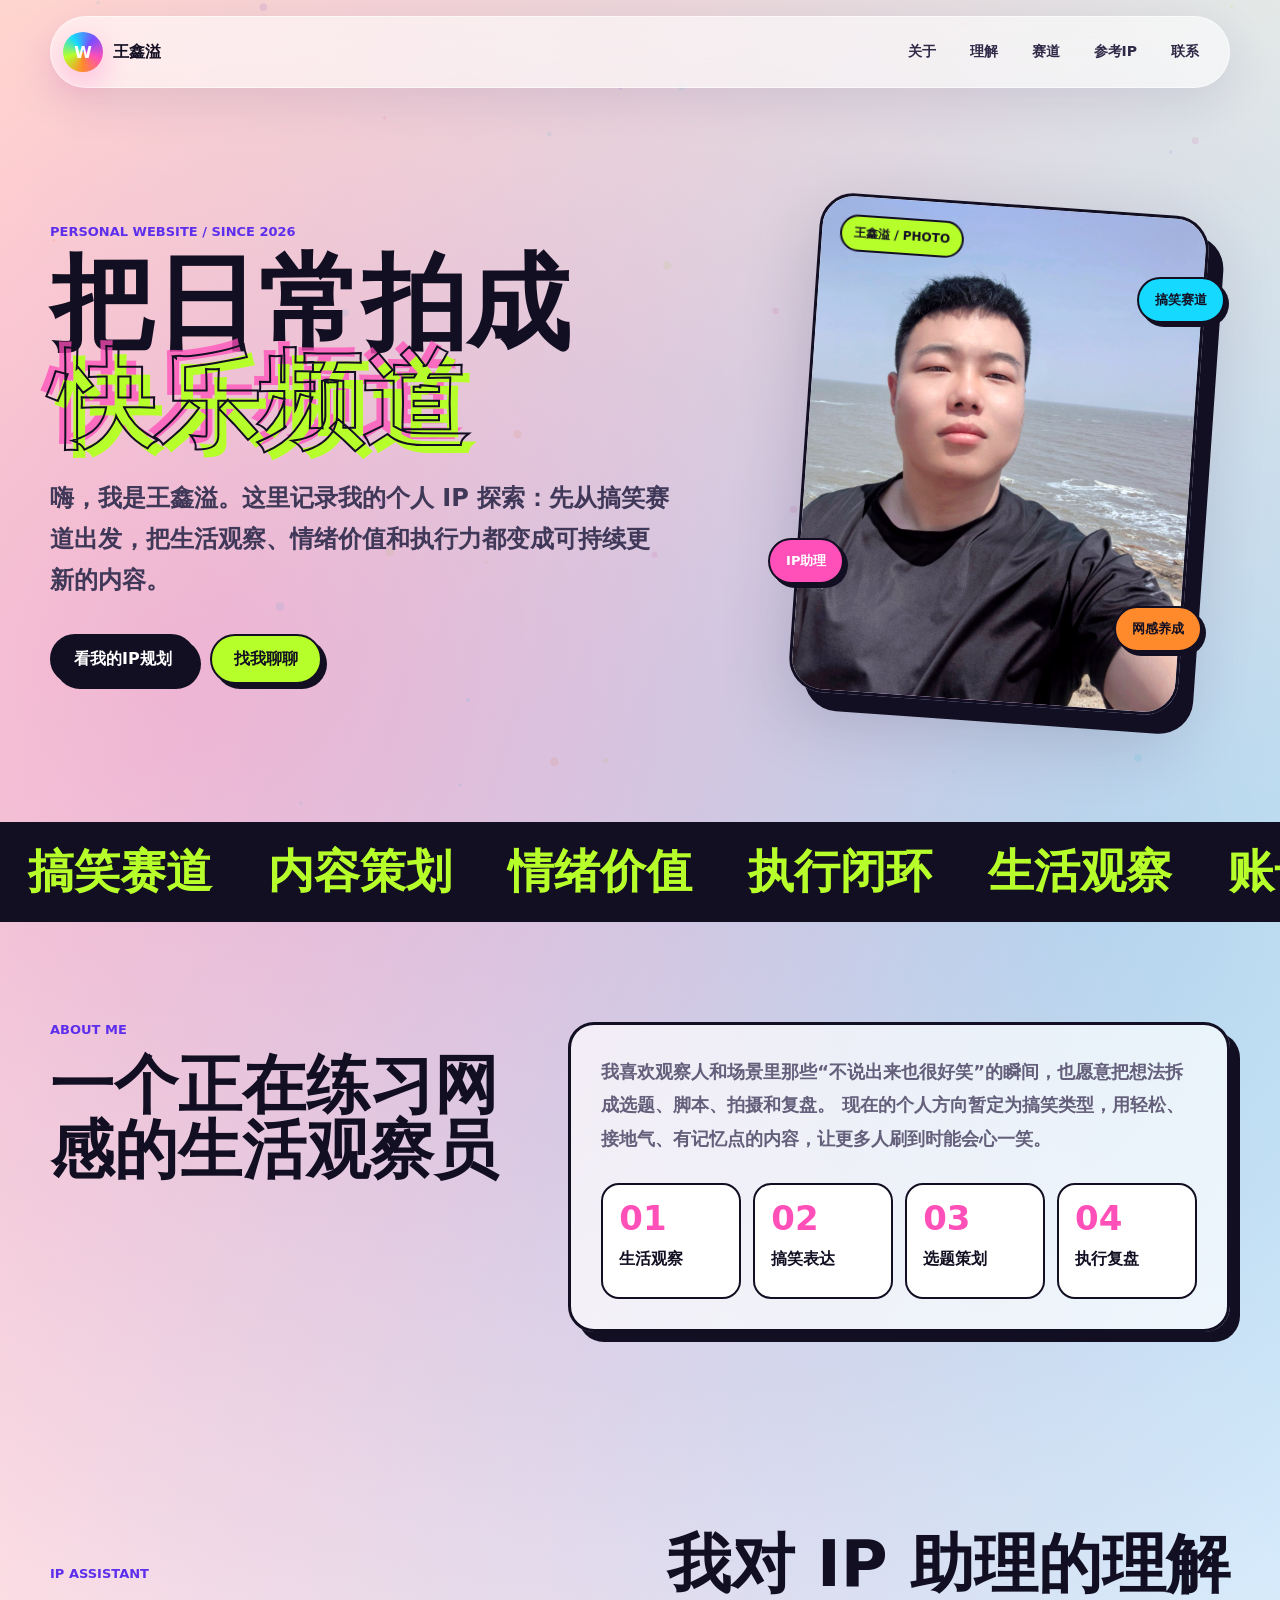
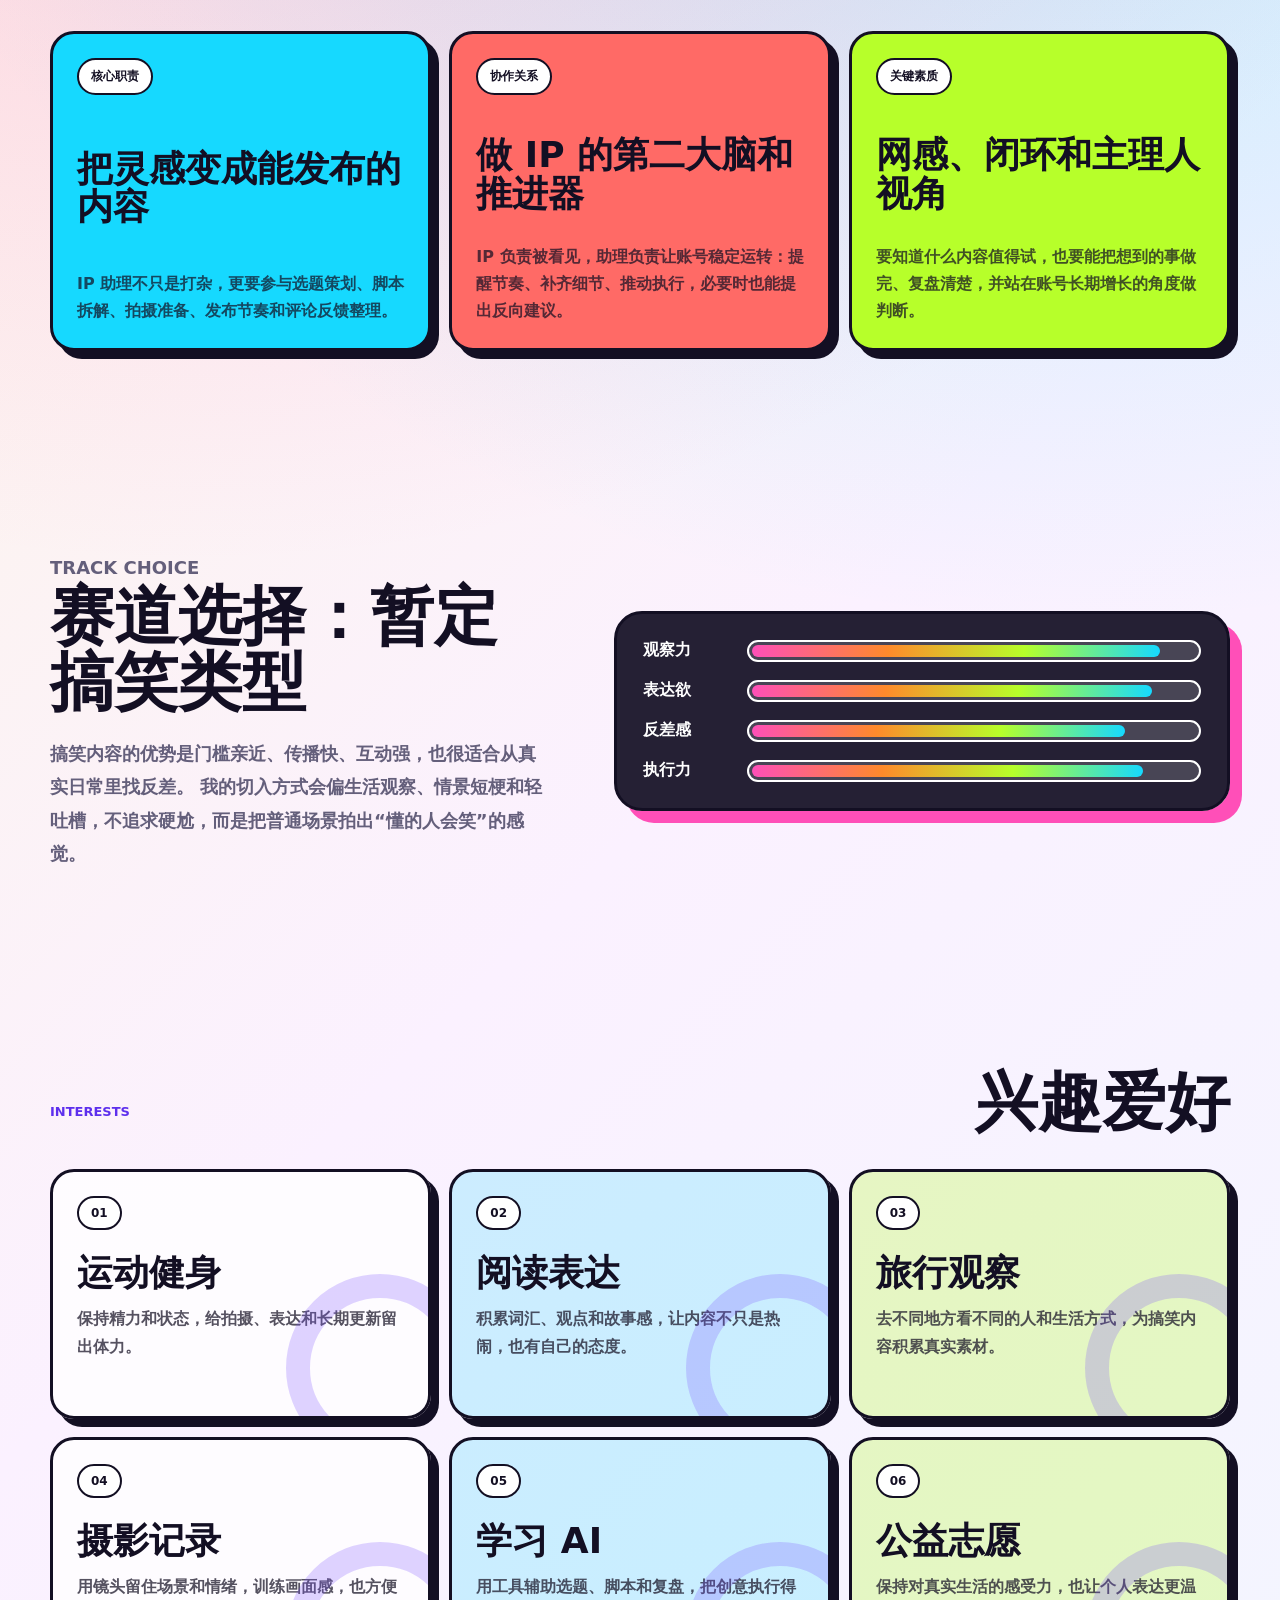
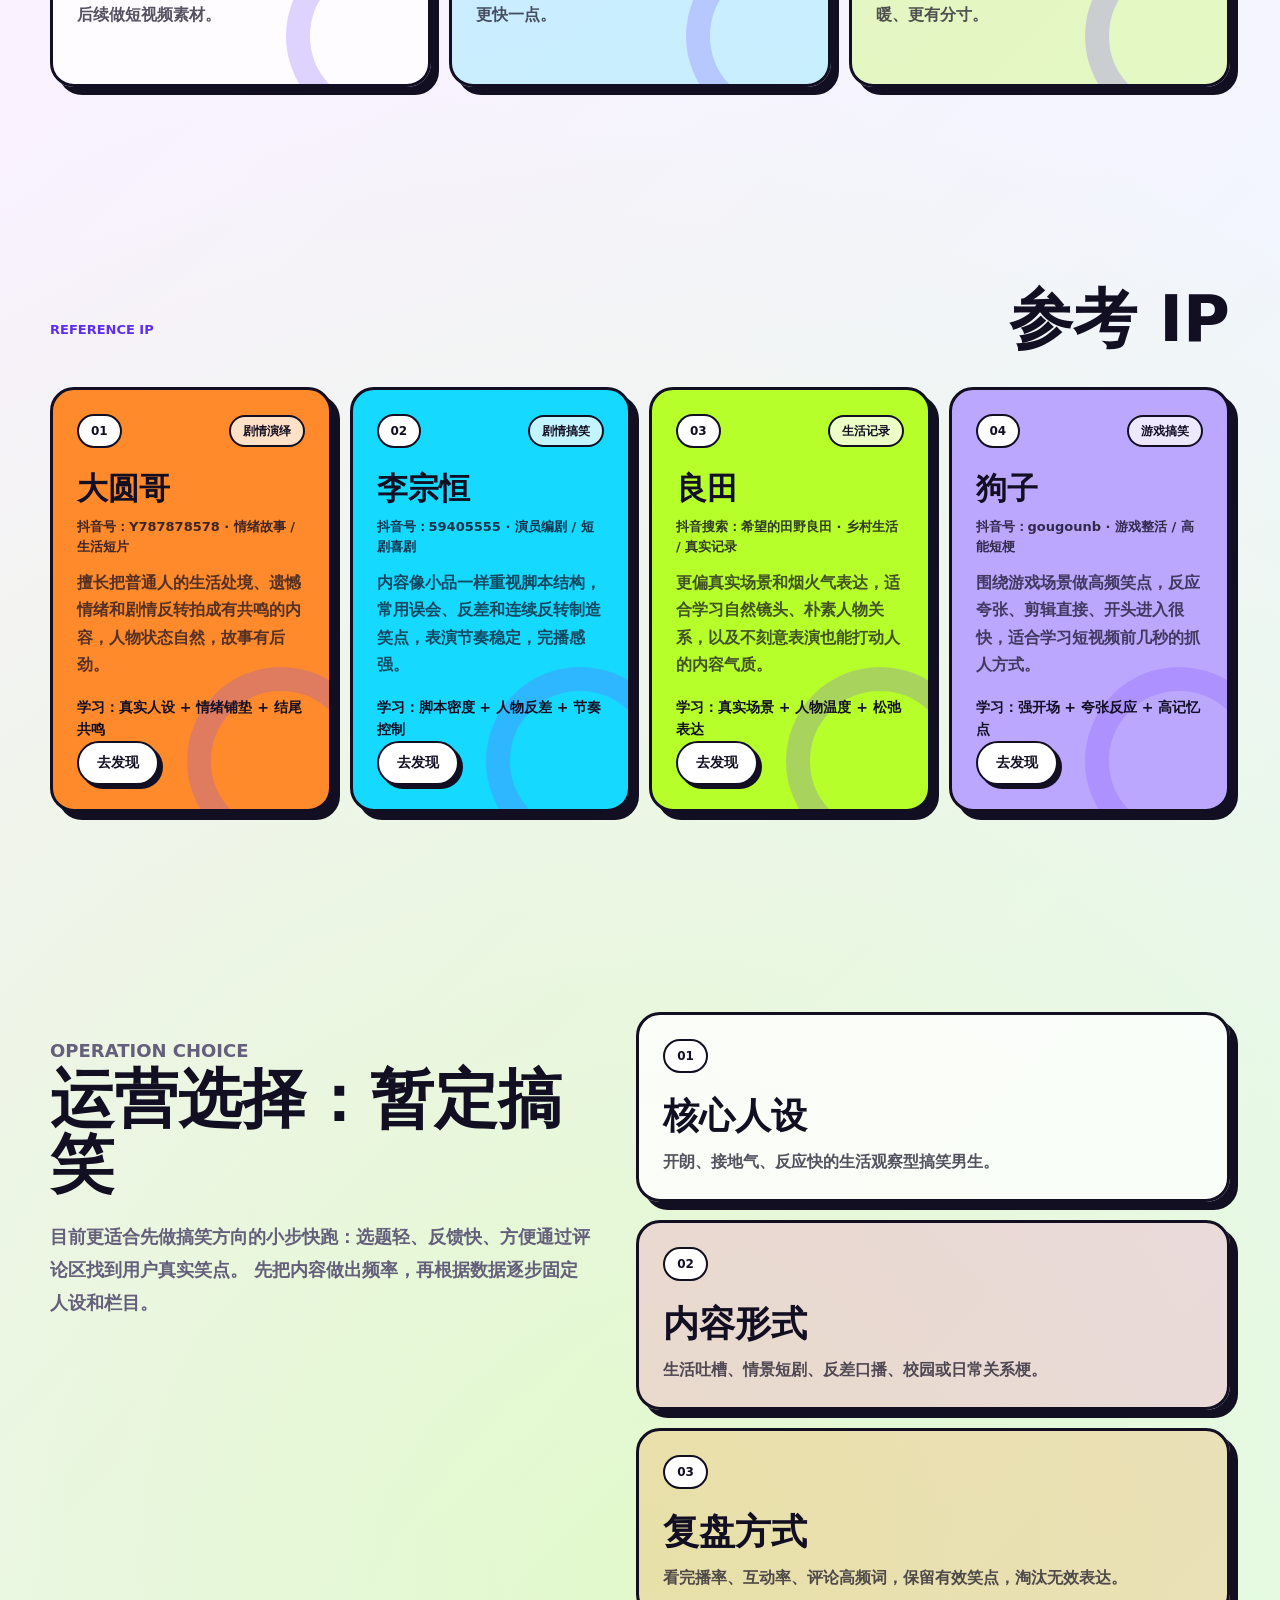
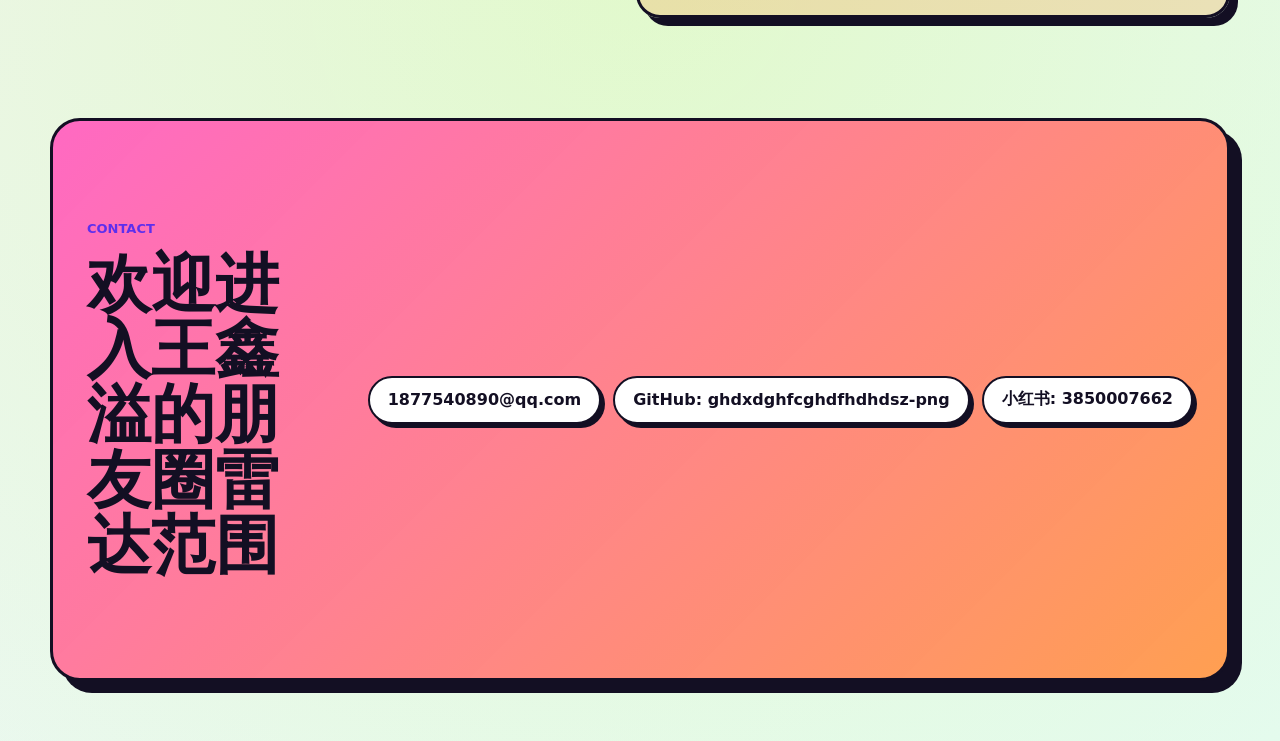
==== commit 1d68ca03: "Update reference IP cards with Douyin links" ====
--- a/index.html
+++ b/index.html
@@ -202,28 +202,76 @@
           </div>
           <div class="reference-grid">
             <article class="reference-card hot">
-              <span>抖音 / 大圆哥</span>
-              <h3>生活化包袱</h3>
-              <p>参考他的日常感、口语化表达和人物状态，把笑点放进普通场景里。</p>
-              <strong>学习：接地气 + 节奏稳</strong>
+              <div class="reference-top">
+                <span>01</span>
+                <b>剧情演绎</b>
+              </div>
+              <h3>大圆哥</h3>
+              <p class="reference-meta">抖音号：Y787878578 · 情绪故事 / 生活短片</p>
+              <p>擅长把普通人的生活处境、遗憾情绪和剧情反转拍成有共鸣的内容，人物状态自然，故事有后劲。</p>
+              <strong>学习：真实人设 + 情绪铺垫 + 结尾共鸣</strong>
+              <a
+                class="discover-link"
+                href="https://www.douyin.com/user/MS4wLjABAAAA0joAdG_sxN6RJAXJBsXdzh1NzoVNYVgmhGYjooGY9t4"
+                target="_blank"
+                rel="noreferrer"
+              >
+                去发现
+              </a>
             </article>
             <article class="reference-card blue">
-              <span>抖音 / 李宗恒</span>
-              <h3>剧情喜剧</h3>
-              <p>参考短剧情里的冲突设置、反转节奏和角色关系，让内容更容易被看完。</p>
-              <strong>学习：人物反差 + 结尾记忆点</strong>
+              <div class="reference-top">
+                <span>02</span>
+                <b>剧情搞笑</b>
+              </div>
+              <h3>李宗恒</h3>
+              <p class="reference-meta">抖音号：59405555 · 演员编剧 / 短剧喜剧</p>
+              <p>内容像小品一样重视脚本结构，常用误会、反差和连续反转制造笑点，表演节奏稳定，完播感强。</p>
+              <strong>学习：脚本密度 + 人物反差 + 节奏控制</strong>
+              <a
+                class="discover-link"
+                href="https://www.douyin.com/user/MS4wLjABAAAAhYCwfJpCgIy9aao47My7ZwQT_pP_LzJlnb-800tywOg"
+                target="_blank"
+                rel="noreferrer"
+              >
+                去发现
+              </a>
             </article>
             <article class="reference-card green">
-              <span>抖音 / 希望的田野良田</span>
-              <h3>真实生活感</h3>
-              <p>参考自然、真诚、有烟火气的表达，让搞笑内容不悬浮。</p>
-              <strong>学习：真实场景 + 温度</strong>
+              <div class="reference-top">
+                <span>03</span>
+                <b>生活记录</b>
+              </div>
+              <h3>良田</h3>
+              <p class="reference-meta">抖音搜索：希望的田野良田 · 乡村生活 / 真实记录</p>
+              <p>更偏真实场景和烟火气表达，适合学习自然镜头、朴素人物关系，以及不刻意表演也能打动人的内容气质。</p>
+              <strong>学习：真实场景 + 人物温度 + 松弛表达</strong>
+              <a
+                class="discover-link"
+                href="https://www.douyin.com/search/%E5%B8%8C%E6%9C%9B%E7%9A%84%E7%94%B0%E9%87%8E%E8%89%AF%E7%94%B0?type=user"
+                target="_blank"
+                rel="noreferrer"
+              >
+                去发现
+              </a>
             </article>
             <article class="reference-card purple">
-              <span>抖音 / 狗子gougounb</span>
-              <h3>高能短梗</h3>
-              <p>参考夸张表现、快速进入笑点和强识别度，把短视频开头做得更抓人。</p>
-              <strong>学习：强开场 + 高记忆点</strong>
+              <div class="reference-top">
+                <span>04</span>
+                <b>游戏搞笑</b>
+              </div>
+              <h3>狗子</h3>
+              <p class="reference-meta">抖音号：gougounb · 游戏整活 / 高能短梗</p>
+              <p>围绕游戏场景做高频笑点，反应夸张、剪辑直接、开头进入很快，适合学习短视频前几秒的抓人方式。</p>
+              <strong>学习：强开场 + 夸张反应 + 高记忆点</strong>
+              <a
+                class="discover-link"
+                href="https://www.douyin.com/user/MS4wLjABAAAA0Ubyj-sdykqaraPXLKjM64A4wqYsO76nE7-yoqsfB4E"
+                target="_blank"
+                rel="noreferrer"
+              >
+                去发现
+              </a>
             </article>
           </div>
         </section>
--- a/styles.css
+++ b/styles.css
@@ -557,11 +557,42 @@
 }
 
 .reference-card {
+  display: flex;
+  flex-direction: column;
   min-height: 360px;
 }
 
+.reference-top {
+  position: relative;
+  z-index: 1;
+  display: flex;
+  align-items: center;
+  justify-content: space-between;
+  gap: 12px;
+}
+
+.reference-top b {
+  padding: 8px 12px;
+  border: 2px solid var(--ink);
+  border-radius: 999px;
+  background: rgba(255, 255, 255, 0.74);
+  font-size: 12px;
+  line-height: 1;
+}
+
 .reference-card h3 {
+  position: relative;
+  z-index: 1;
   font-size: clamp(24px, 2.4vw, 31px);
+}
+
+.reference-meta {
+  position: relative;
+  z-index: 1;
+  margin-bottom: 12px !important;
+  color: rgba(19, 15, 35, 0.82) !important;
+  font-size: 13px !important;
+  line-height: 1.55 !important;
 }
 
 .reference-card strong {
@@ -572,6 +603,30 @@
   color: var(--ink);
   font-size: 14px;
   line-height: 1.6;
+}
+
+.discover-link {
+  position: relative;
+  z-index: 1;
+  display: inline-flex;
+  width: max-content;
+  min-height: 44px;
+  align-items: center;
+  justify-content: center;
+  margin-top: auto;
+  padding: 0 18px;
+  border: 2px solid var(--ink);
+  border-radius: 999px;
+  background: #fff;
+  font-size: 14px;
+  font-weight: 900;
+  box-shadow: 4px 4px 0 var(--ink);
+  transition: transform 180ms ease, box-shadow 180ms ease;
+}
+
+.discover-link:hover {
+  transform: translate(3px, 3px);
+  box-shadow: 1px 1px 0 var(--ink);
 }
 
 .hot {
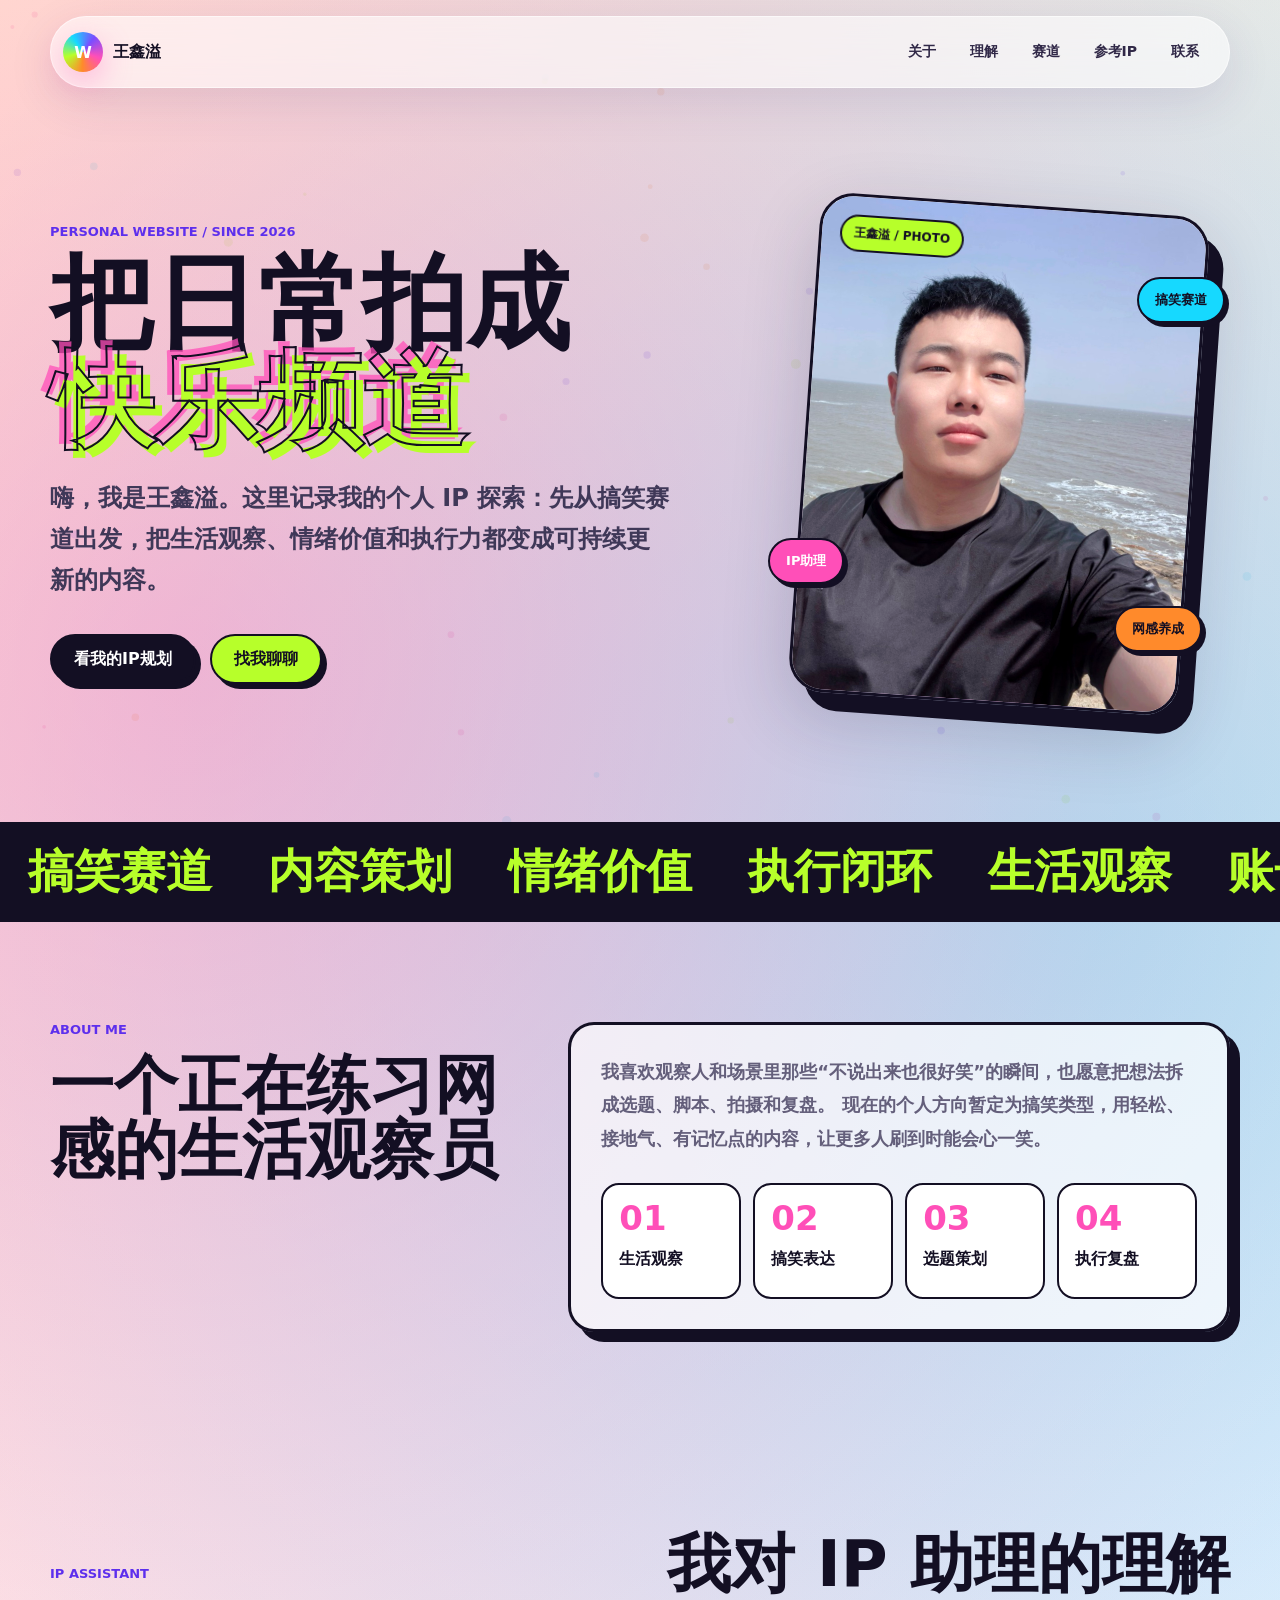
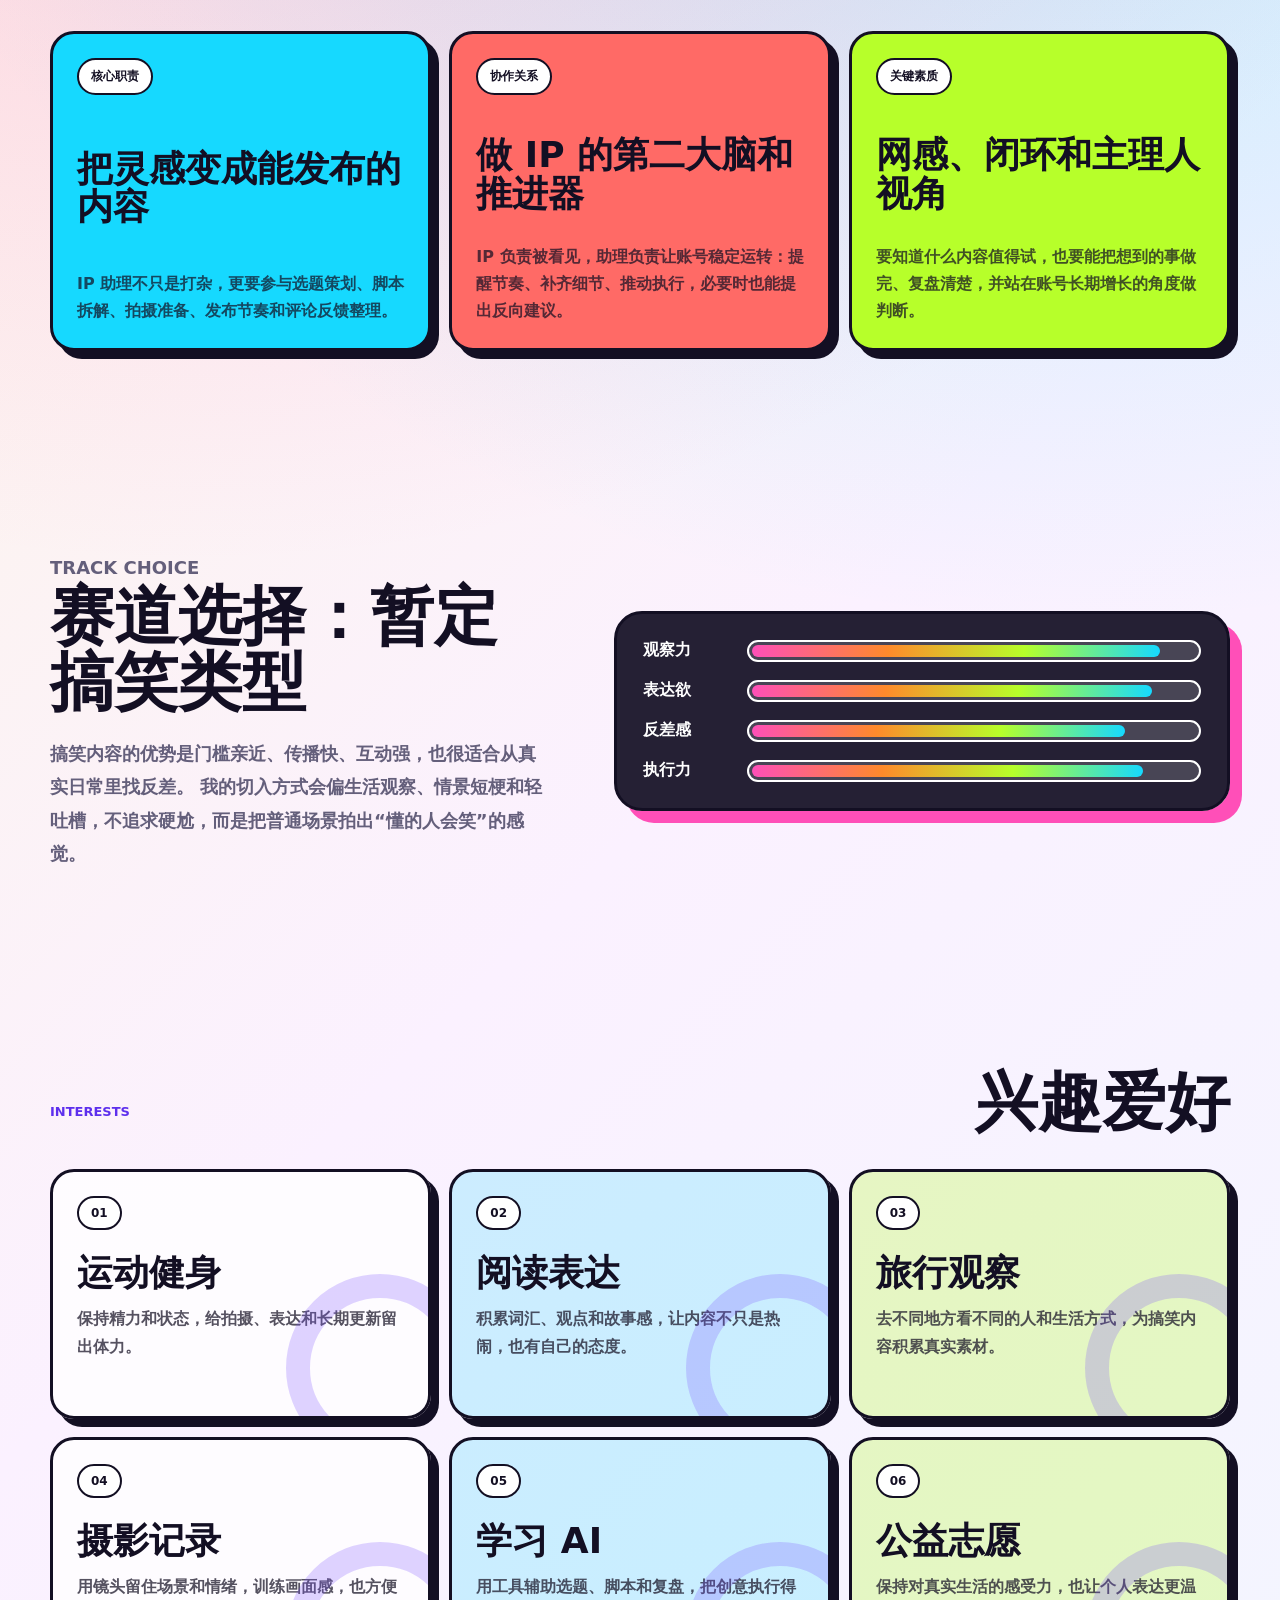
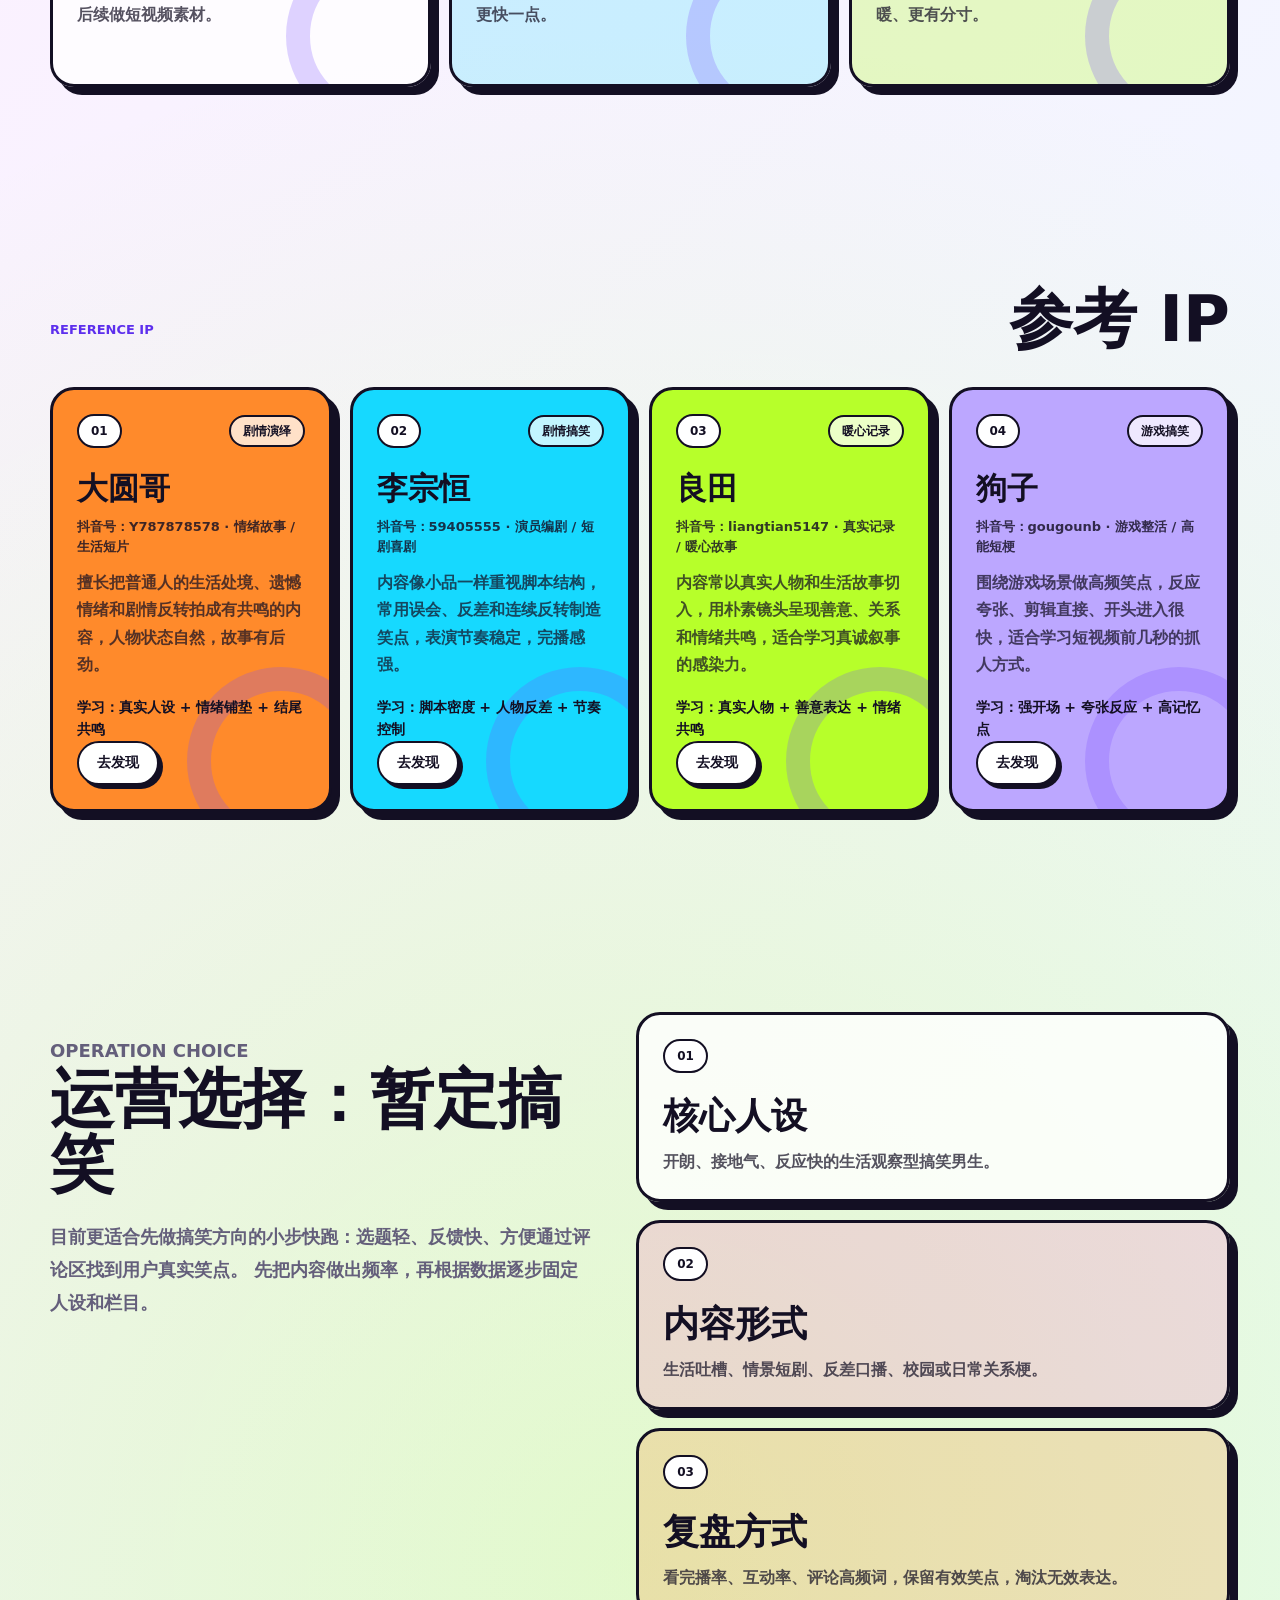
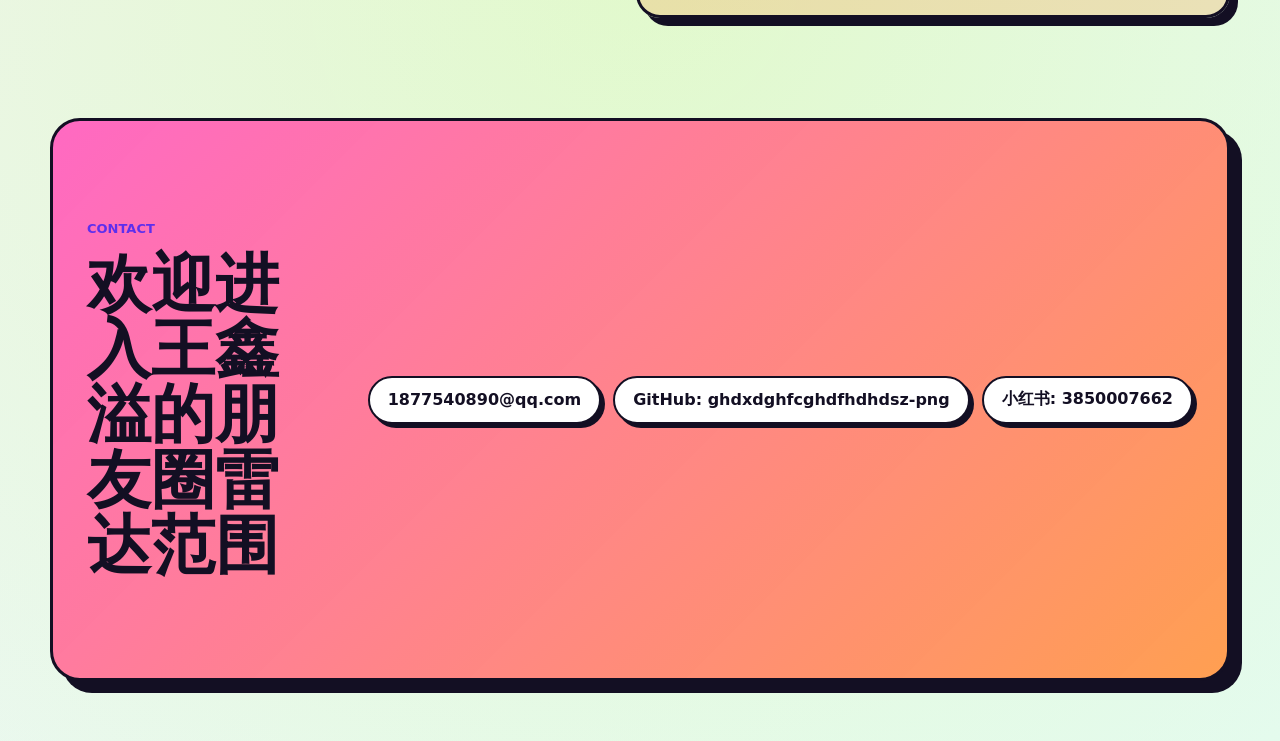
==== commit f50348b6: "Correct Liangtian reference IP link" ====
--- a/index.html
+++ b/index.html
@@ -240,15 +240,15 @@
             <article class="reference-card green">
               <div class="reference-top">
                 <span>03</span>
-                <b>生活记录</b>
+                <b>暖心记录</b>
               </div>
               <h3>良田</h3>
-              <p class="reference-meta">抖音搜索：希望的田野良田 · 乡村生活 / 真实记录</p>
-              <p>更偏真实场景和烟火气表达，适合学习自然镜头、朴素人物关系，以及不刻意表演也能打动人的内容气质。</p>
-              <strong>学习：真实场景 + 人物温度 + 松弛表达</strong>
+              <p class="reference-meta">抖音号：liangtian5147 · 真实记录 / 暖心故事</p>
+              <p>内容常以真实人物和生活故事切入，用朴素镜头呈现善意、关系和情绪共鸣，适合学习真诚叙事的感染力。</p>
+              <strong>学习：真实人物 + 善意表达 + 情绪共鸣</strong>
               <a
                 class="discover-link"
-                href="https://www.douyin.com/search/%E5%B8%8C%E6%9C%9B%E7%9A%84%E7%94%B0%E9%87%8E%E8%89%AF%E7%94%B0?type=user"
+                href="https://www.douyin.com/user/MS4wLjABAAAAQYOoOBZzwRuk_Y3djgvWv1Hg8xv_itUHLQa6Ga5cTL8"
                 target="_blank"
                 rel="noreferrer"
               >
